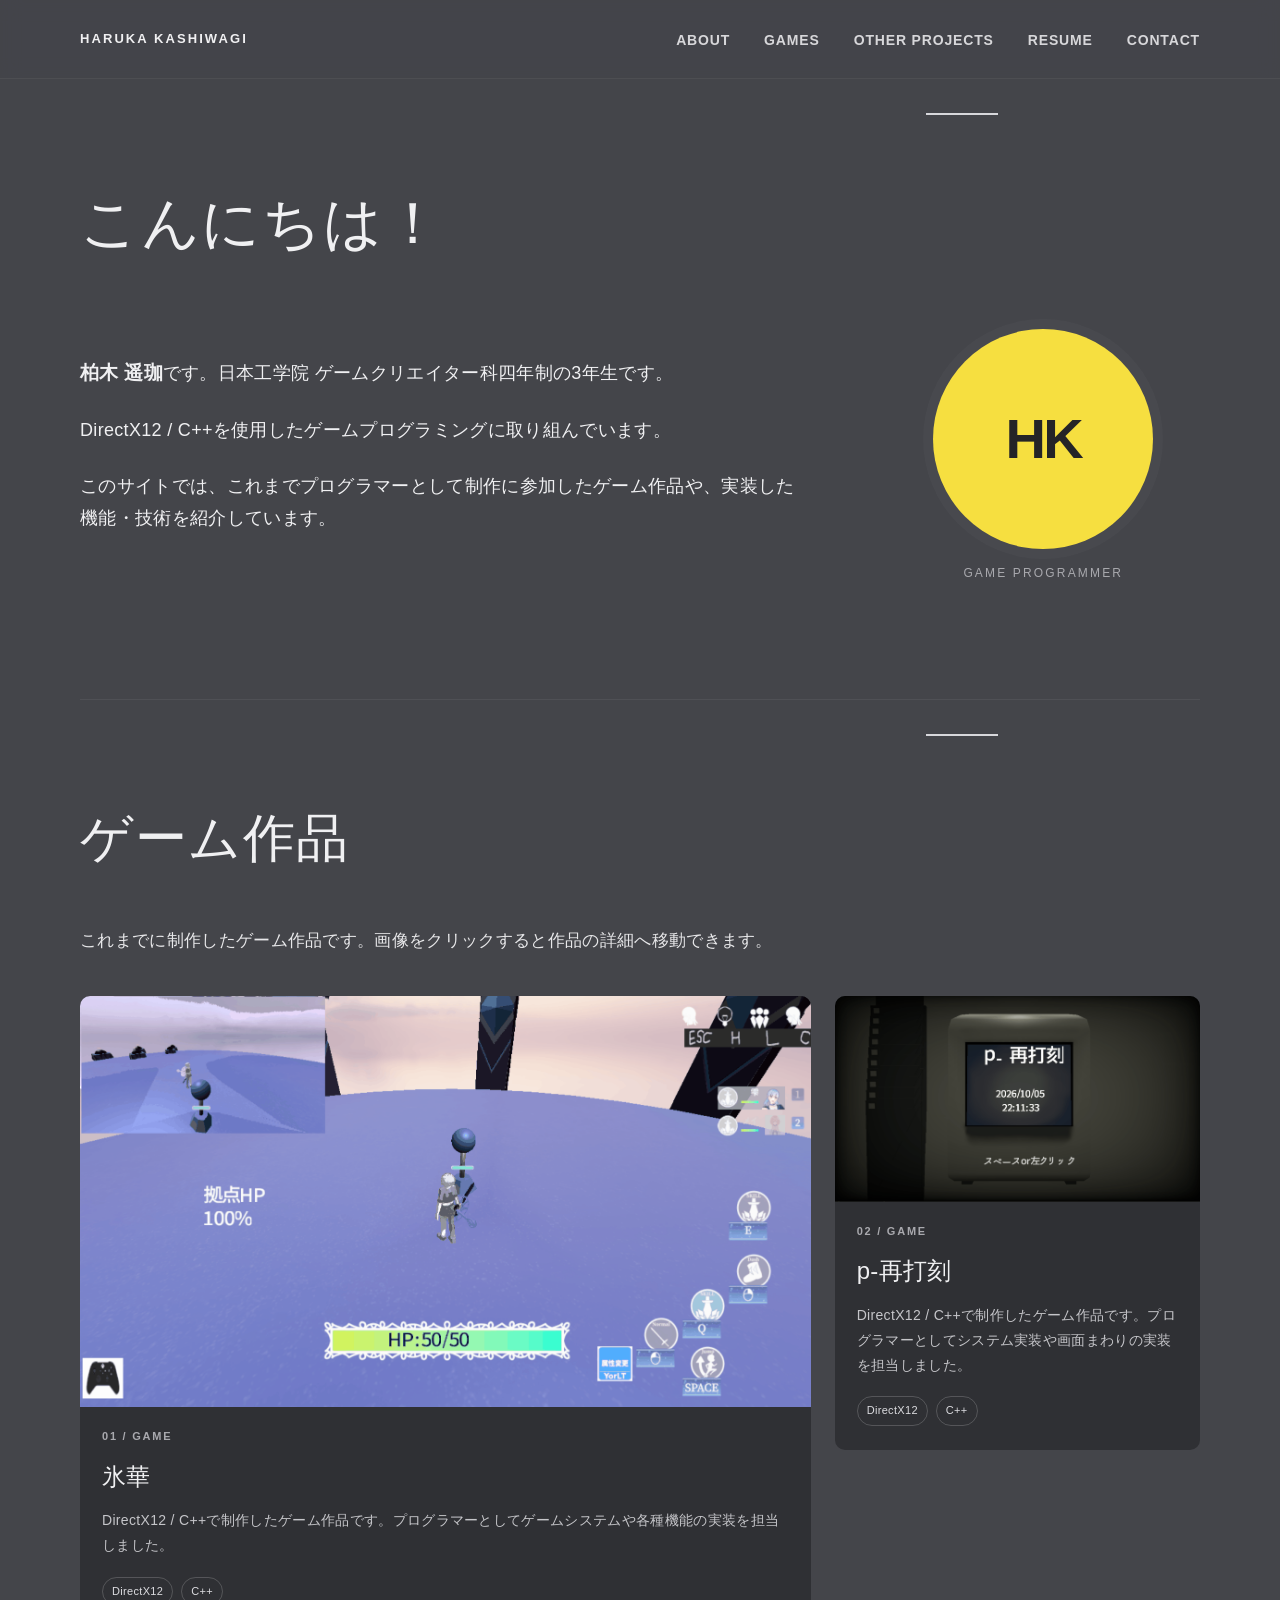
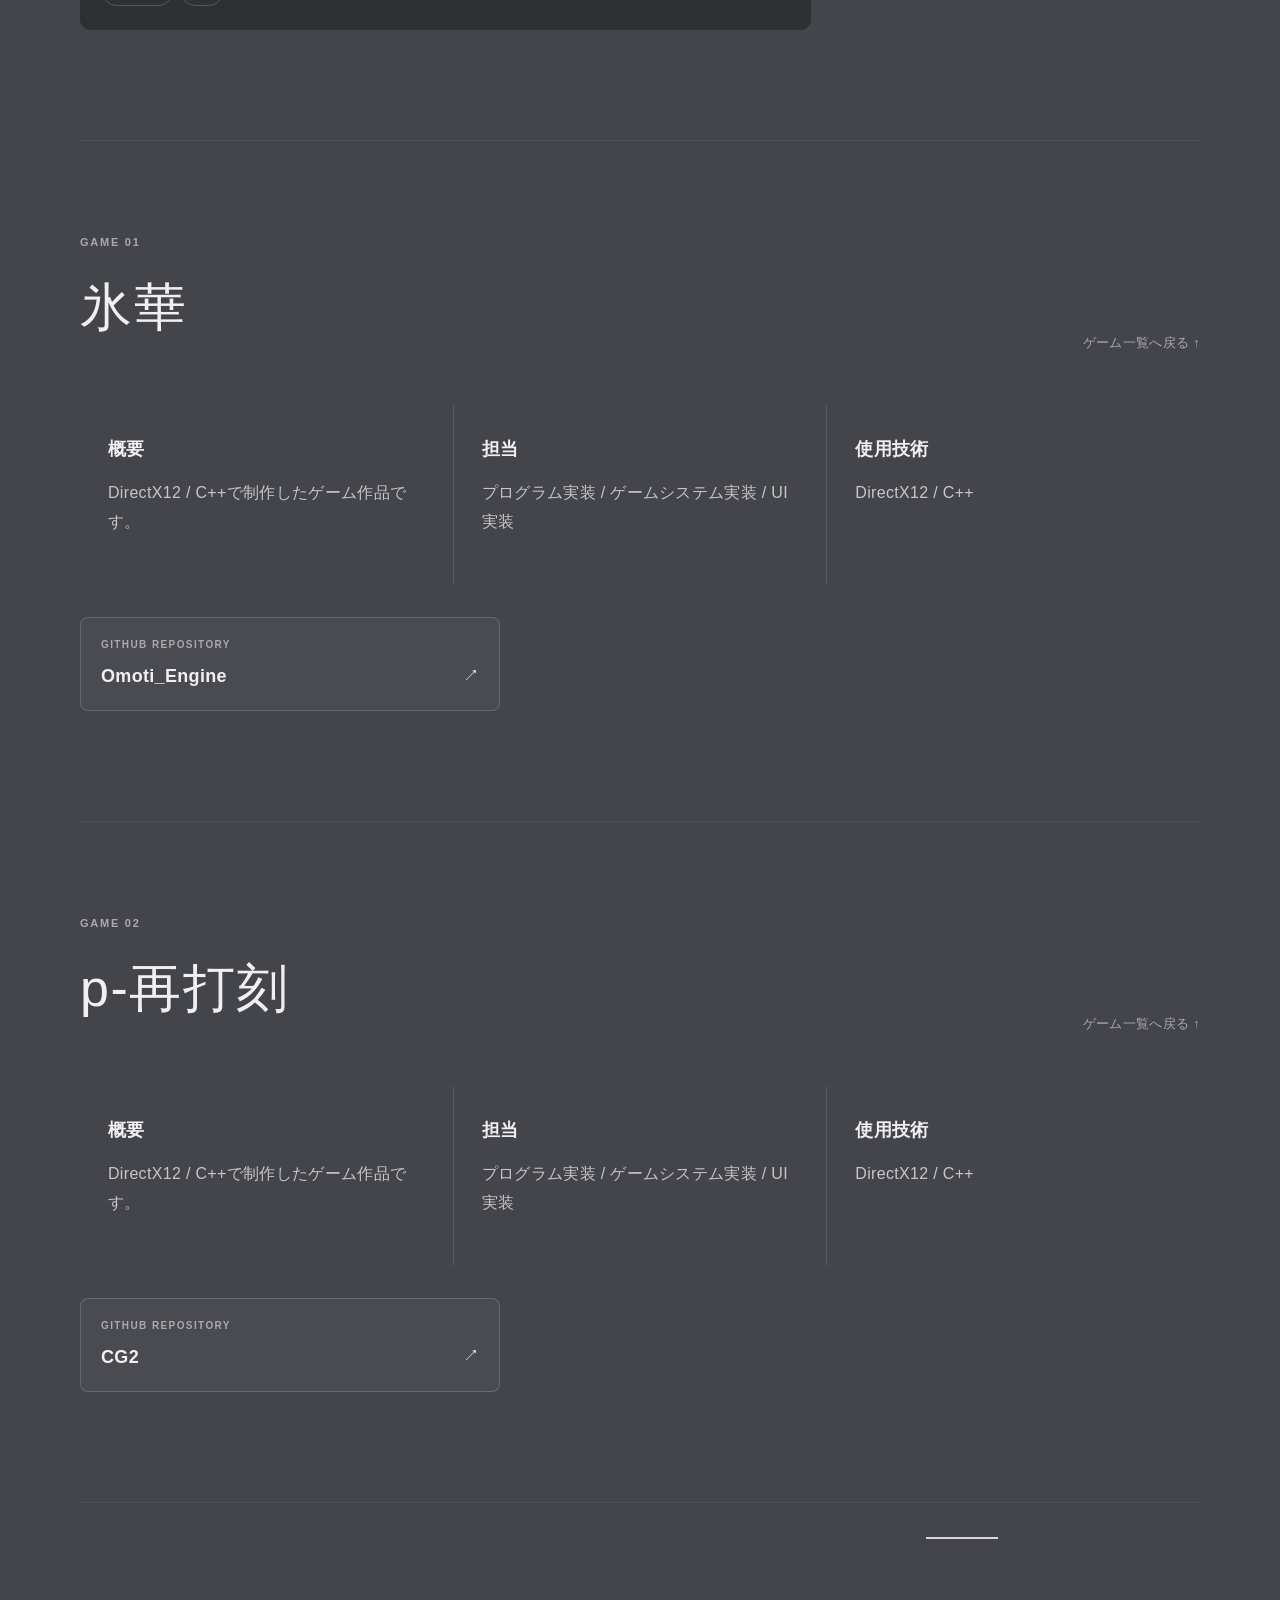
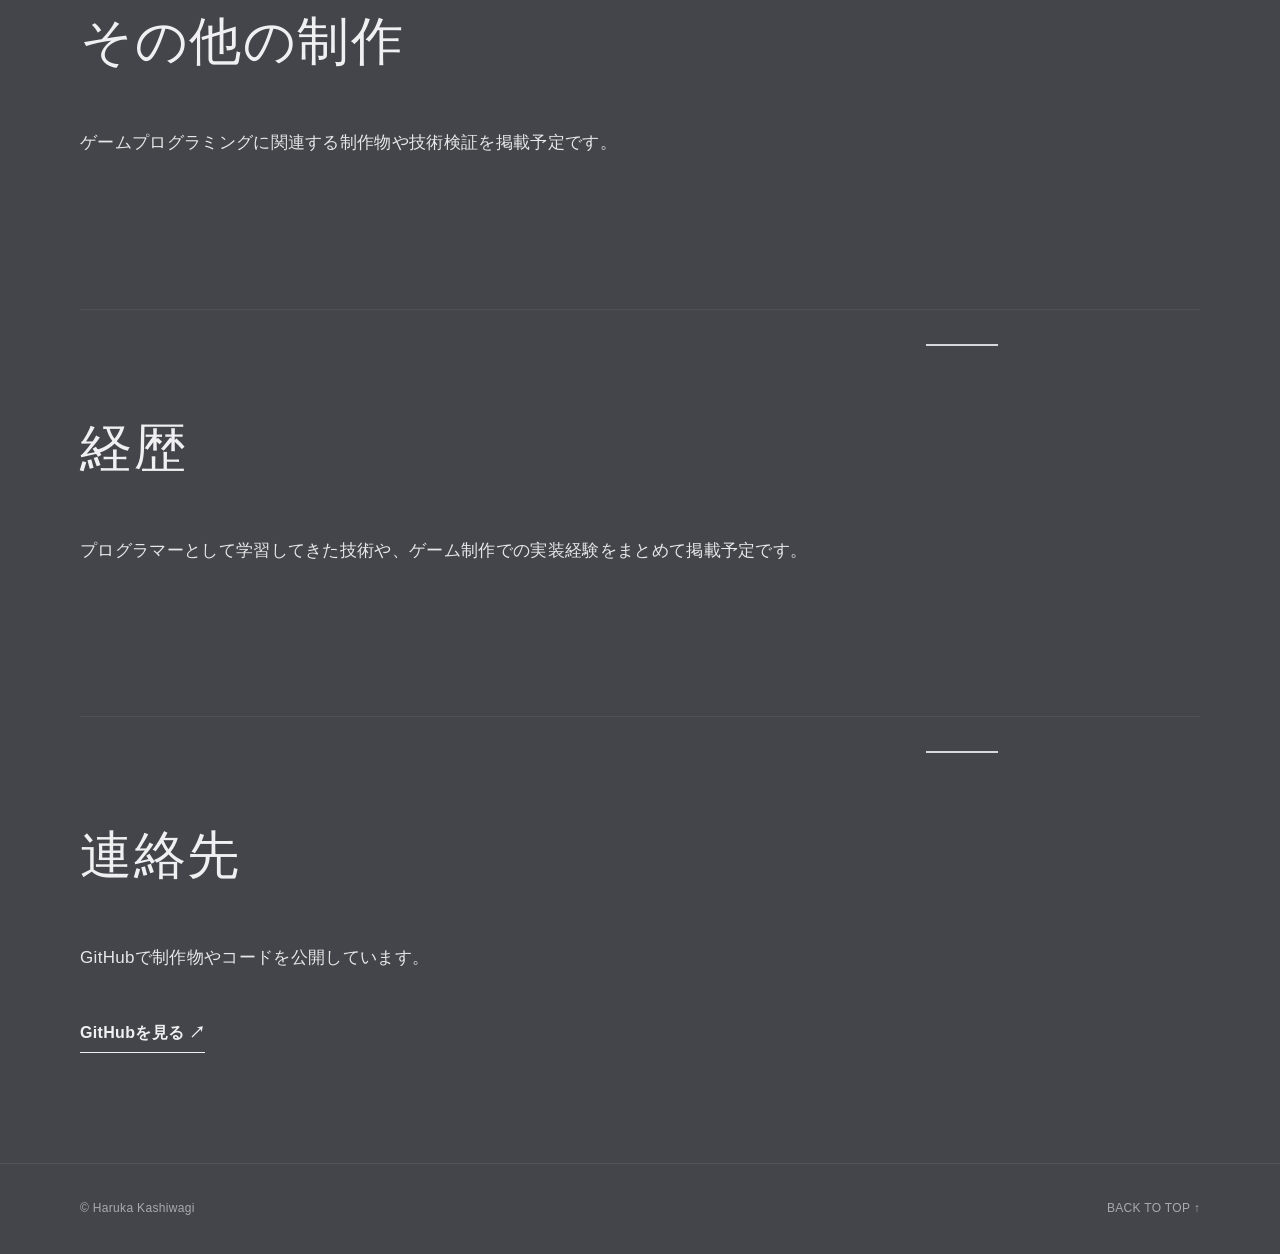
==== index.html @ 3b3f321f "ポートフォリオ" ====
<!doctype html>
<html lang="ja">
<head>
  <meta charset="utf-8">
  <meta name="viewport" content="width=device-width, initial-scale=1">
  <meta name="description" content="柏木遥珈のプログラマーポートフォリオ。DirectX12 / C++で制作したゲーム作品とプロフィールを紹介します。">
  <meta name="theme-color" content="#44454a">
  <title>柏木遥珈 | Portfolio</title>
  <link rel="stylesheet" href="./style.css">
</head>
<body>
  <header class="site-header">
    <div class="wrap header-inner">
      <a class="site-name" href="#about">HARUKA KASHIWAGI</a>
      <nav aria-label="メインナビゲーション">
        <a href="#about">ABOUT</a>
        <a href="#games">GAMES</a>
        <a href="#projects">OTHER PROJECTS</a>
        <a href="#resume">RESUME</a>
        <a href="#contact">CONTACT</a>
      </nav>
    </div>
  </header>

  <main>
    <section id="about" class="section about-section wrap">
      <div class="section-marker" aria-hidden="true"></div>
      <h1>こんにちは！</h1>

      <div class="about-grid">
        <div class="about-copy">
          <p><strong>柏木 遥珈</strong>です。日本工学院 ゲームクリエイター科四年制の3年生です。</p>
          <p>DirectX12 / C++を使用したゲームプログラミングに取り組んでいます。</p>
          <p>このサイトでは、これまでプログラマーとして制作に参加したゲーム作品や、実装した機能・技術を紹介しています。</p>
        </div>

        <div class="profile-badge" aria-label="プロフィール">
          <div class="profile-circle">HK</div>
          <p>GAME PROGRAMMER</p>
        </div>
      </div>
    </section>

    <section id="games" class="section games-section wrap">
      <div class="section-marker" aria-hidden="true"></div>
      <h2>ゲーム作品</h2>
      <p class="lead">これまでに制作したゲーム作品です。画像をクリックすると作品の詳細へ移動できます。</p>

      <div class="games-grid">
        <article class="game-card game-card-featured">
          <a class="game-media" href="#game-detail-01" aria-label="氷華の詳細を見る">
            <img src="./wp0.gif" alt="氷華のプレイ画面。キャラクターがフィールド上を移動している様子。">
          </a>
          <div class="game-body">
            <div class="game-number">01 / GAME</div>
            <h3>氷華</h3>
            <p>DirectX12 / C++で制作したゲーム作品です。プログラマーとしてゲームシステムや各種機能の実装を担当しました。</p>
            <div class="tags" aria-label="使用技術">
              <span>DirectX12</span>
              <span>C++</span>
            </div>
          </div>
        </article>

        <article class="game-card game-card-secondary">
          <a class="game-media" href="#game-detail-02" aria-label="p-再打刻の詳細を見る">
            <img src="./wp1.gif" alt="p-再打刻の画面。打刻機のような装置と日時表示が映っている様子。">
          </a>
          <div class="game-body">
            <div class="game-number">02 / GAME</div>
            <h3>p-再打刻</h3>
            <p>DirectX12 / C++で制作したゲーム作品です。プログラマーとしてシステム実装や画面まわりの実装を担当しました。</p>
            <div class="tags" aria-label="使用技術">
              <span>DirectX12</span>
              <span>C++</span>
            </div>
          </div>
        </article>
      </div>
    </section>

    <section id="game-detail-01" class="section detail-section wrap">
      <div class="detail-head">
        <div>
          <div class="game-number">GAME 01</div>
          <h2>氷華</h2>
        </div>
        <a href="#games">ゲーム一覧へ戻る ↑</a>
      </div>

      <div class="detail-grid">
        <div>
          <h3>概要</h3>
          <p>DirectX12 / C++で制作したゲーム作品です。</p>
        </div>
        <div>
          <h3>担当</h3>
          <p>プログラム実装 / ゲームシステム実装 / UI実装</p>
        </div>
        <div>
          <h3>使用技術</h3>
          <p>DirectX12 / C++</p>
        </div>
      </div>

      <div class="repo-links repo-links-single" aria-label="GitHubリポジトリ">
        <a class="repo-link" href="https://github.com/Kashiwagi-Haruka/Omoti_Engine" target="_blank" rel="noopener noreferrer">
          <span class="repo-label">GITHUB REPOSITORY</span>
          <strong>Omoti_Engine</strong>
          <span aria-hidden="true">↗</span>
        </a>
      </div>
    </section>

    <section id="game-detail-02" class="section detail-section wrap">
      <div class="detail-head">
        <div>
          <div class="game-number">GAME 02</div>
          <h2>p-再打刻</h2>
        </div>
        <a href="#games">ゲーム一覧へ戻る ↑</a>
      </div>

      <div class="detail-grid">
        <div>
          <h3>概要</h3>
          <p>DirectX12 / C++で制作したゲーム作品です。</p>
        </div>
        <div>
          <h3>担当</h3>
          <p>プログラム実装 / ゲームシステム実装 / UI実装</p>
        </div>
        <div>
          <h3>使用技術</h3>
          <p>DirectX12 / C++</p>
        </div>
      </div>

      <div class="repo-links repo-links-single" aria-label="GitHubリポジトリ">
        <a class="repo-link" href="https://github.com/Kashiwagi-Haruka/CG2" target="_blank" rel="noopener noreferrer">
          <span class="repo-label">GITHUB REPOSITORY</span>
          <strong>CG2</strong>
          <span aria-hidden="true">↗</span>
        </a>
      </div>
    </section>

    <section id="projects" class="section simple-section wrap">
      <div class="section-marker" aria-hidden="true"></div>
      <h2>その他の制作</h2>
      <p class="lead">ゲームプログラミングに関連する制作物や技術検証を掲載予定です。</p>
    </section>

    <section id="resume" class="section simple-section wrap">
      <div class="section-marker" aria-hidden="true"></div>
      <h2>経歴</h2>
      <p class="lead">プログラマーとして学習してきた技術や、ゲーム制作での実装経験をまとめて掲載予定です。</p>
    </section>

    <section id="contact" class="section simple-section wrap contact-section">
      <div class="section-marker" aria-hidden="true"></div>
      <h2>連絡先</h2>
      <p class="lead">GitHubで制作物やコードを公開しています。</p>
      <a class="contact-link" href="https://github.com/Kashiwagi-Haruka" target="_blank" rel="noopener noreferrer">GitHubを見る ↗</a>
    </section>
  </main>

  <footer class="footer">
    <div class="wrap footer-inner">
      <span>© Haruka Kashiwagi</span>
      <a href="#about">BACK TO TOP ↑</a>
    </div>
  </footer>
</body>
</html>
---- style.css ----
:root {
  --bg: #44454a;
  --bg-deep: #3d3e43;
  --panel: #2f3034;
  --panel-soft: #393a3f;
  --text: #f0f0f2;
  --muted: #a9a9ae;
  --line: #d8d8dc;
  --accent: #ffffff;
  --max-width: 1120px;
}

* {
  box-sizing: border-box;
}

html {
  scroll-behavior: smooth;
  scroll-padding-top: 92px;
}

body {
  margin: 0;
  background: var(--bg);
  color: var(--text);
  font-family: "Yu Gothic", "Hiragino Kaku Gothic ProN", "Meiryo", sans-serif;
  line-height: 1.8;
  letter-spacing: 0.02em;
}

a {
  color: inherit;
}

img {
  display: block;
  max-width: 100%;
}

.wrap {
  width: min(var(--max-width), calc(100% - 48px));
  margin-inline: auto;
}

.site-header {
  position: sticky;
  top: 0;
  z-index: 20;
  background: rgba(68, 69, 74, 0.95);
  backdrop-filter: blur(10px);
  border-bottom: 1px solid rgba(255, 255, 255, 0.05);
}

.header-inner {
  min-height: 78px;
  display: flex;
  align-items: center;
  justify-content: space-between;
  gap: 28px;
}

.site-name {
  font-size: 13px;
  font-weight: 700;
  letter-spacing: 0.16em;
  text-decoration: none;
  white-space: nowrap;
}

nav {
  display: flex;
  align-items: center;
  justify-content: flex-end;
  gap: 34px;
  flex-wrap: wrap;
}

nav a {
  position: relative;
  color: #d7d7da;
  font-size: 14px;
  font-weight: 600;
  letter-spacing: 0.06em;
  text-decoration: none;
  padding-block: 26px 22px;
}

nav a::after {
  content: "";
  position: absolute;
  left: 0;
  right: 0;
  bottom: 14px;
  height: 2px;
  background: var(--line);
  transform: scaleX(0);
  transform-origin: left;
  transition: transform 0.22s ease;
}

nav a:hover::after,
nav a:focus-visible::after {
  transform: scaleX(1);
}

.section {
  position: relative;
  padding-block: 92px 110px;
}

.section-marker {
  position: absolute;
  top: 34px;
  right: 18%;
  width: 72px;
  height: 2px;
  background: var(--line);
}

h1,
h2,
h3,
p {
  margin-top: 0;
}

h1,
h2 {
  font-weight: 400;
  letter-spacing: 0.03em;
}

h1 {
  margin-bottom: 54px;
  font-size: clamp(38px, 5vw, 58px);
}

h2 {
  margin-bottom: 40px;
  font-size: clamp(36px, 5vw, 52px);
}

.lead {
  max-width: 850px;
  margin-bottom: 40px;
  color: #e7e7e9;
  font-size: 17px;
}

.about-section {
  min-height: 620px;
}

.about-grid {
  display: grid;
  grid-template-columns: minmax(0, 1.6fr) minmax(220px, 0.7fr);
  gap: 90px;
  align-items: center;
}

.about-copy {
  max-width: 760px;
}

.about-copy p {
  margin-bottom: 24px;
  font-size: 18px;
}

.about-copy strong {
  font-size: 1.05em;
}

.profile-badge {
  display: grid;
  place-items: center;
  gap: 14px;
  text-align: center;
}

.profile-circle {
  width: 220px;
  aspect-ratio: 1;
  border-radius: 50%;
  display: grid;
  place-items: center;
  background: #f6df40;
  color: #242427;
  font-size: 56px;
  font-weight: 800;
  letter-spacing: -0.05em;
  box-shadow: 0 0 0 10px rgba(255,255,255,0.025);
}

.profile-badge p {
  margin: 0;
  color: var(--muted);
  font-size: 12px;
  letter-spacing: 0.18em;
}

.games-section {
  border-top: 1px solid rgba(255, 255, 255, 0.06);
}

.games-grid {
  display: grid;
  grid-template-columns: minmax(0, 2fr) minmax(260px, 1fr);
  gap: 24px;
  align-items: start;
}

.game-card {
  overflow: hidden;
  border-radius: 10px;
  background: var(--panel);
}

.game-media {
  display: block;
  overflow: hidden;
  background: #16171a;
  text-decoration: none;
}

.game-media img {
  width: 100%;
  aspect-ratio: 16 / 9;
  object-fit: cover;
  transition: transform 0.35s ease, filter 0.35s ease;
}

.game-media:hover img,
.game-media:focus-visible img {
  transform: scale(1.018);
  filter: brightness(1.05);
}

.game-body {
  padding: 20px 22px 24px;
}

.game-number {
  margin-bottom: 8px;
  color: var(--muted);
  font-size: 11px;
  font-weight: 700;
  letter-spacing: 0.16em;
}

.game-body h3 {
  margin-bottom: 10px;
  font-size: 24px;
  font-weight: 500;
}

.game-body p {
  margin-bottom: 18px;
  color: #c5c5c9;
  font-size: 14px;
}

.tags {
  display: flex;
  flex-wrap: wrap;
  gap: 8px;
}

.tags span {
  padding: 4px 9px;
  border: 1px solid rgba(255, 255, 255, 0.18);
  border-radius: 999px;
  color: #dcdce0;
  font-size: 11px;
}

.placeholder-card {
  min-height: 100%;
}

.placeholder-media {
  min-height: 330px;
  display: grid;
  place-items: center;
  background:
    linear-gradient(135deg, transparent 48%, rgba(255,255,255,0.07) 49%, rgba(255,255,255,0.07) 51%, transparent 52%),
    var(--panel-soft);
  color: rgba(255,255,255,0.55);
  font-size: 36px;
  line-height: 1.05;
  letter-spacing: 0.08em;
  text-align: center;
}

.detail-section {
  border-top: 1px solid rgba(255, 255, 255, 0.06);
}

.detail-head {
  display: flex;
  justify-content: space-between;
  align-items: end;
  gap: 30px;
  margin-bottom: 50px;
}

.detail-head h2 {
  margin: 0;
}

.detail-head a {
  color: var(--muted);
  font-size: 13px;
  text-decoration: none;
}

.detail-grid {
  display: grid;
  grid-template-columns: repeat(3, 1fr);
  gap: 1px;
  background: rgba(255,255,255,0.10);
}

.detail-grid > div {
  min-height: 180px;
  padding: 28px;
  background: var(--bg);
}

.detail-grid h3 {
  margin-bottom: 14px;
  font-size: 18px;
  font-weight: 600;
}

.detail-grid p {
  margin-bottom: 0;
  color: #c6c6ca;
}

.simple-section {
  border-top: 1px solid rgba(255, 255, 255, 0.06);
}

.contact-link {
  display: inline-block;
  margin-top: 6px;
  padding-bottom: 4px;
  border-bottom: 1px solid currentColor;
  text-decoration: none;
  font-weight: 700;
}

.footer {
  border-top: 1px solid rgba(255,255,255,0.08);
}

.footer-inner {
  min-height: 90px;
  display: flex;
  align-items: center;
  justify-content: space-between;
  gap: 24px;
  color: var(--muted);
  font-size: 12px;
}

.footer a {
  text-decoration: none;
}

@media (max-width: 900px) {
  .header-inner {
    align-items: flex-start;
    flex-direction: column;
    padding-block: 18px;
  }

  nav {
    gap: 22px;
  }

  nav a {
    padding-block: 0 10px;
  }

  nav a::after {
    bottom: 2px;
  }

  .about-grid,
  .games-grid,
  .detail-grid {
    grid-template-columns: 1fr;
  }

  .profile-badge {
    justify-items: start;
    text-align: left;
  }

  .profile-circle {
    width: 170px;
  }

  .placeholder-media {
    min-height: 220px;
  }
}

@media (max-width: 600px) {
  .wrap {
    width: min(100% - 30px, var(--max-width));
  }

  .section {
    padding-block: 68px 82px;
  }

  .section-marker {
    top: 22px;
    right: 10%;
    width: 54px;
  }

  h1 {
    margin-bottom: 36px;
  }

  h2 {
    margin-bottom: 26px;
  }

  .about-grid {
    gap: 44px;
  }

  .about-copy p {
    font-size: 16px;
  }

  .game-body {
    padding: 18px;
  }

  .detail-head {
    align-items: flex-start;
    flex-direction: column;
  }

  .footer-inner {
    align-items: flex-start;
    flex-direction: column;
    padding-block: 24px;
  }
}


.repo-links {
  display: grid;
  grid-template-columns: repeat(2, minmax(0, 1fr));
  gap: 16px;
  margin-top: 32px;
}

.repo-link {
  display: grid;
  grid-template-columns: 1fr auto;
  gap: 6px 16px;
  align-items: center;
  padding: 18px 20px;
  border: 1px solid rgba(255, 255, 255, 0.16);
  border-radius: 8px;
  background: rgba(255, 255, 255, 0.035);
  text-decoration: none;
  transition: transform 0.2s ease, background 0.2s ease, border-color 0.2s ease;
}

.repo-link:hover,
.repo-link:focus-visible {
  transform: translateY(-2px);
  background: rgba(255, 255, 255, 0.07);
  border-color: rgba(255, 255, 255, 0.34);
}

.repo-label {
  grid-column: 1 / -1;
  color: var(--muted);
  font-size: 10px;
  font-weight: 700;
  letter-spacing: 0.14em;
}

.repo-link strong {
  font-size: 18px;
  font-weight: 600;
}

@media (max-width: 700px) {
  .repo-links {
    grid-template-columns: 1fr;
  }
}


.game-card-secondary .game-media img {
  aspect-ratio: 16 / 9;
}

.repo-links-single {
  grid-template-columns: minmax(0, 420px);
}
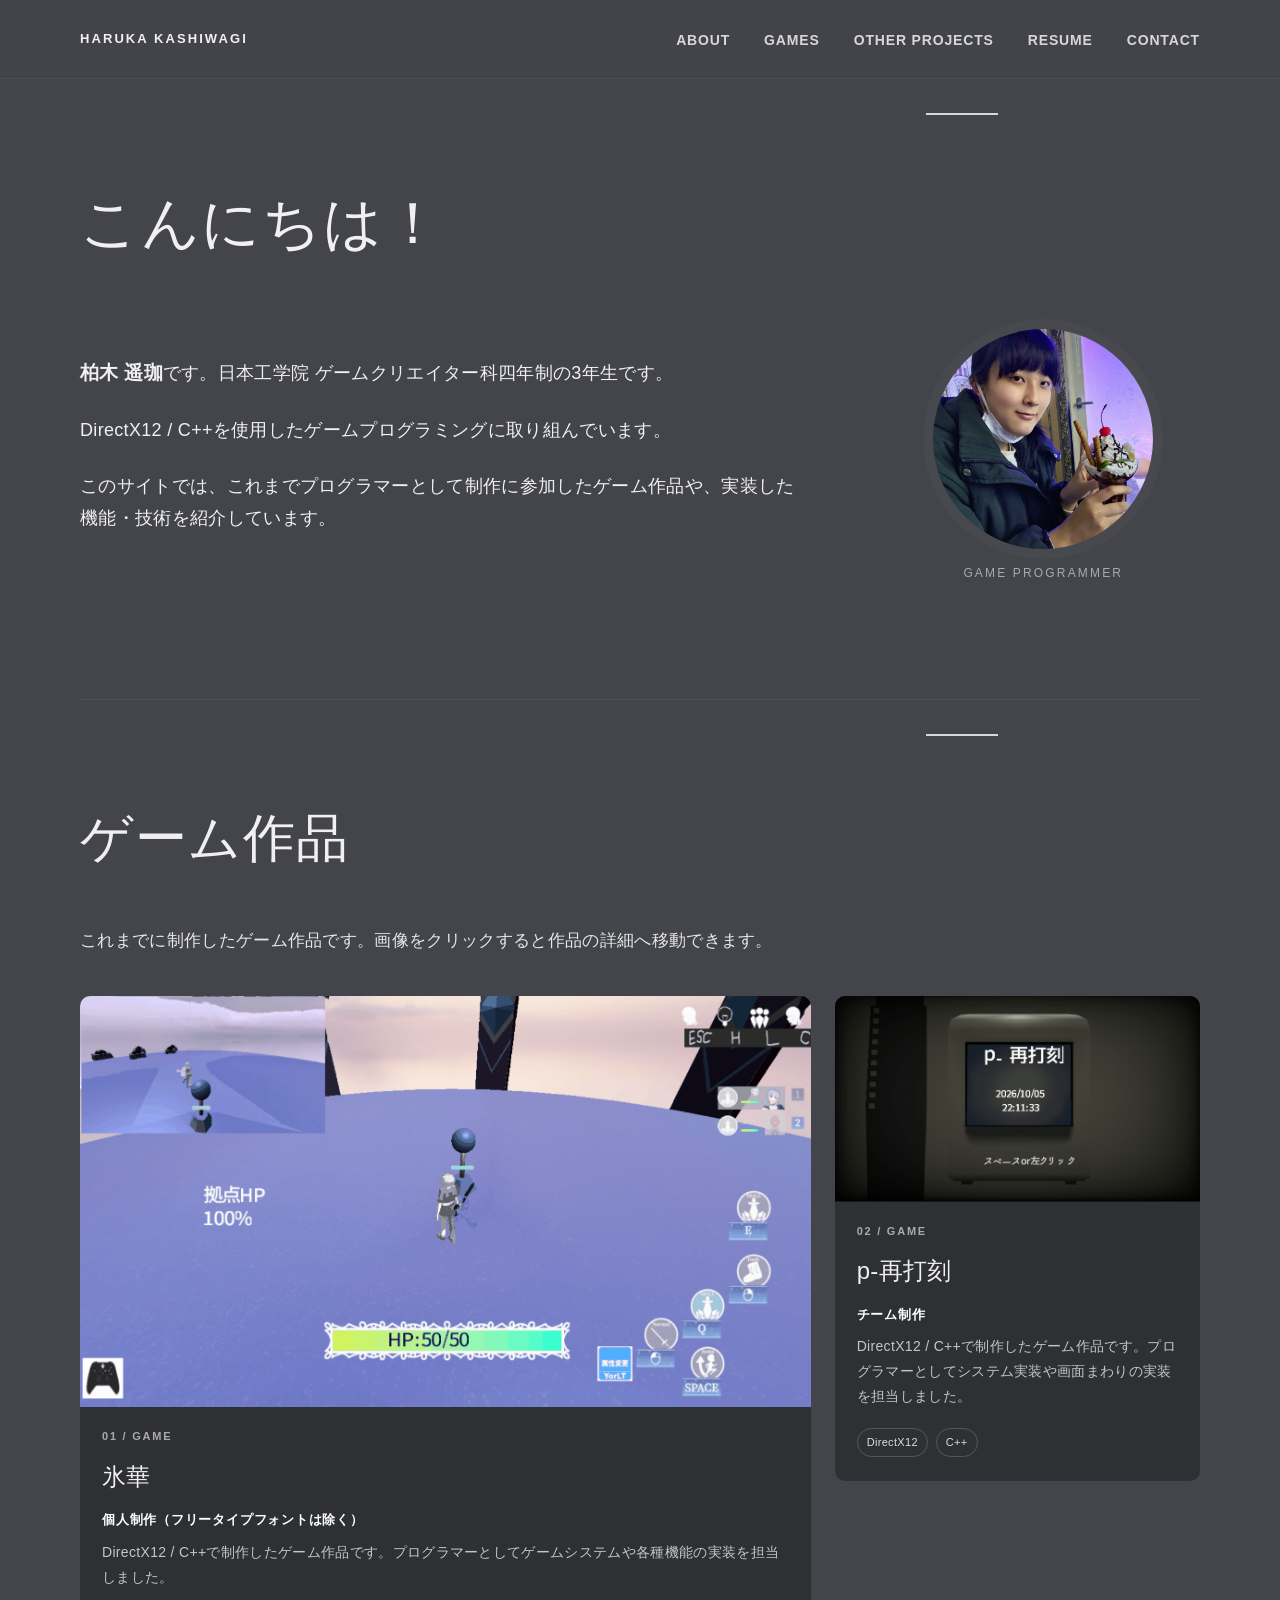
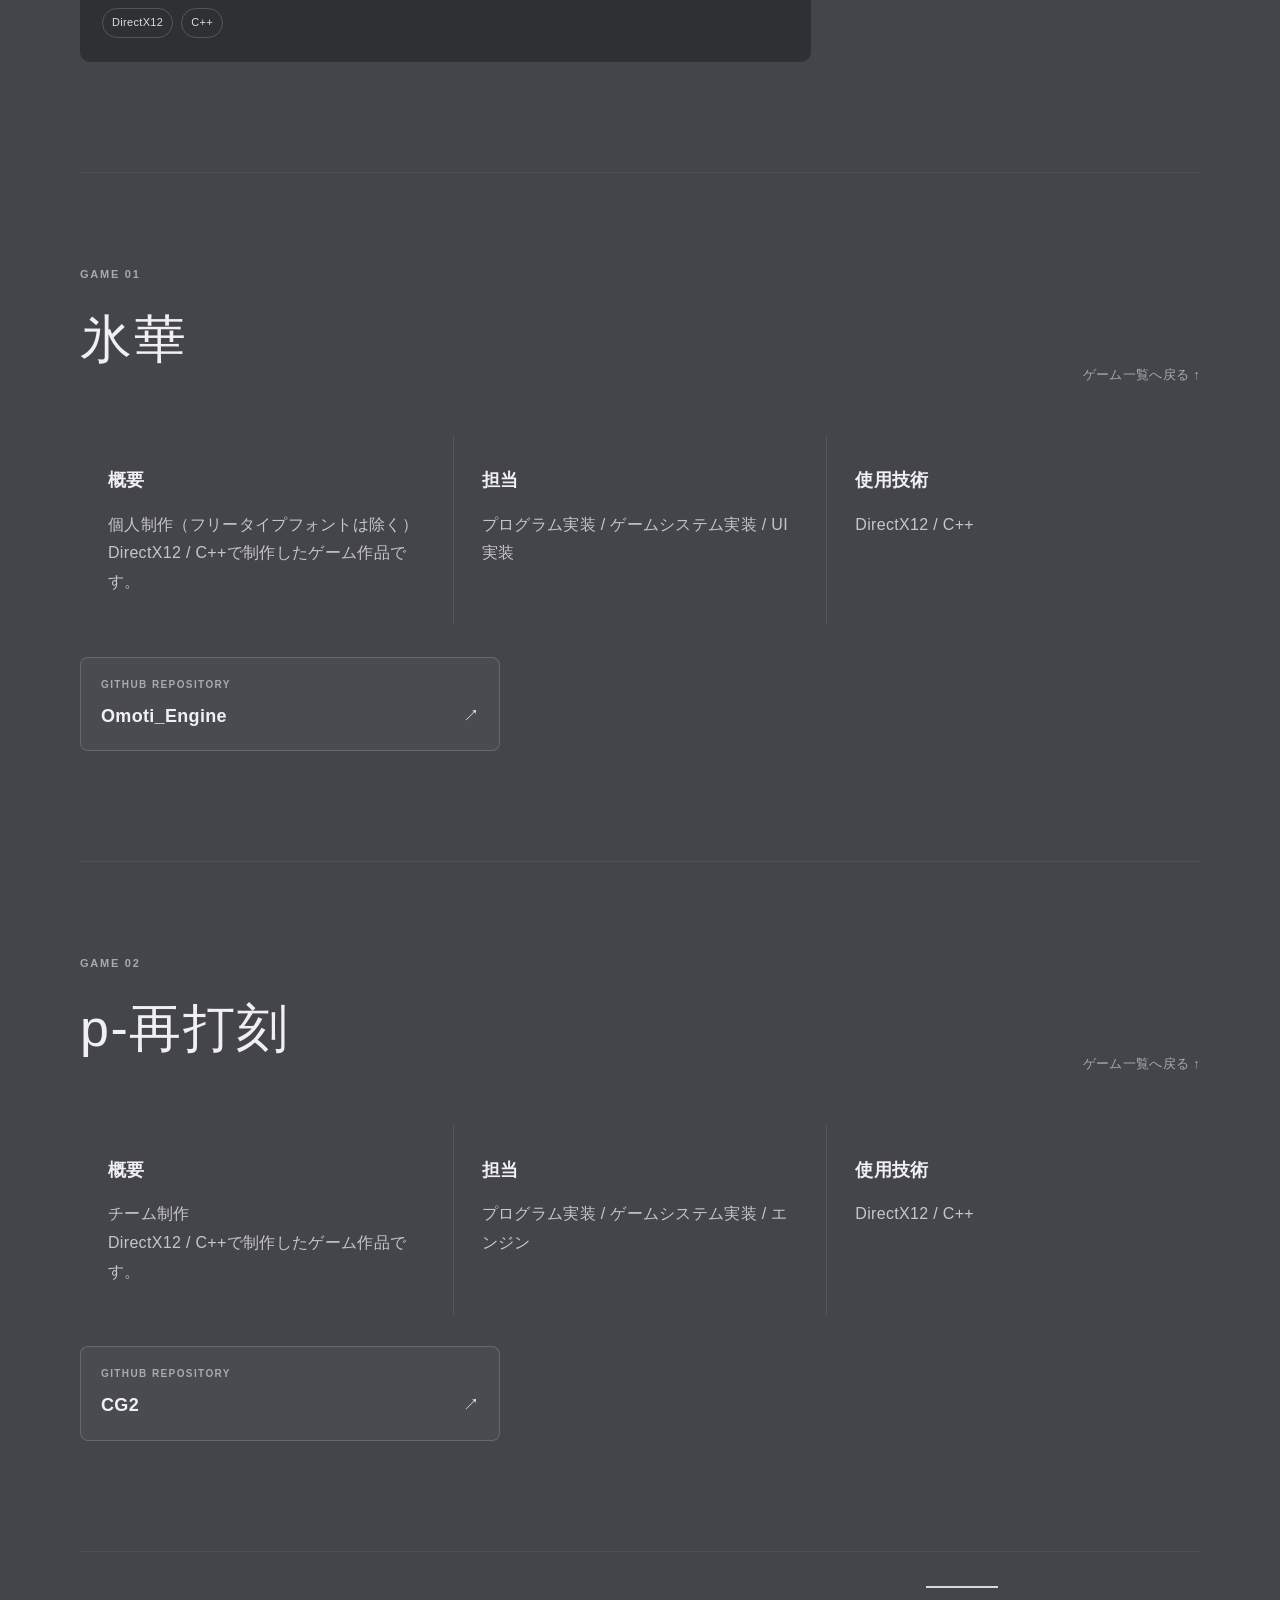
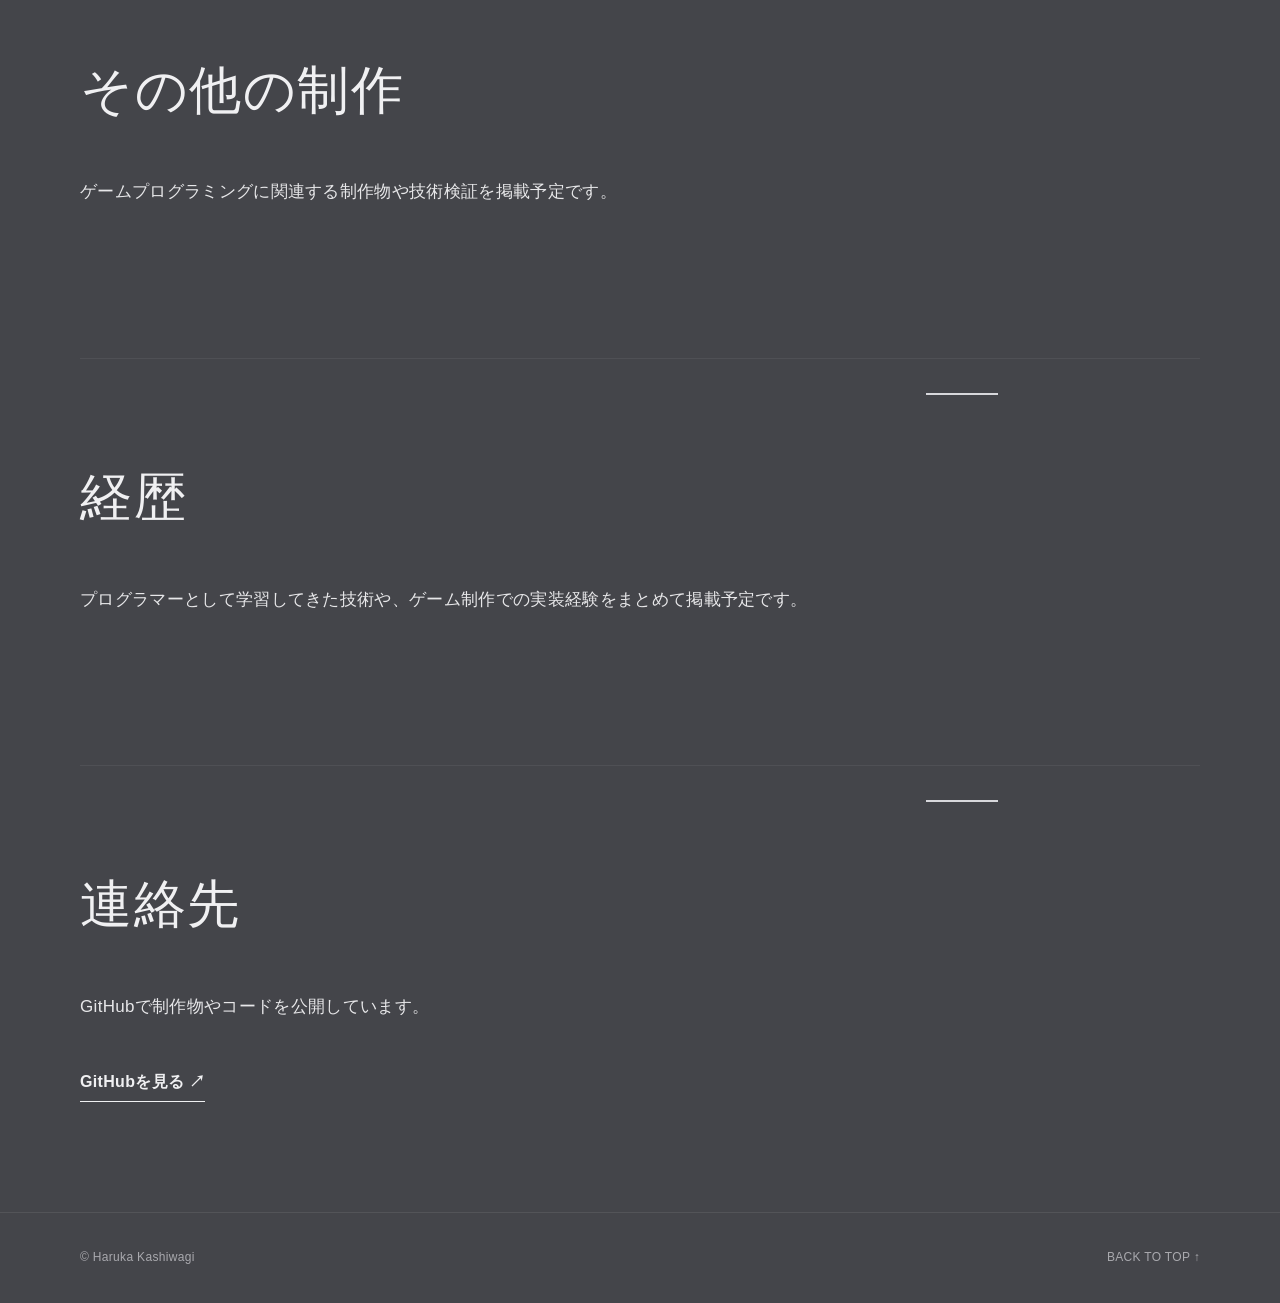
==== commit e6f27ac1: "ポートフォリオ2" ====
--- a/index.html
+++ b/index.html
@@ -35,7 +35,7 @@
         </div>
 
         <div class="profile-badge" aria-label="プロフィール">
-          <div class="profile-circle">HK</div>
+          <div class="profile-circle"><img src="./profile-icon.jpg" alt="柏木 遥珈のプロフィール写真"></div>
           <p>GAME PROGRAMMER</p>
         </div>
       </div>
@@ -54,6 +54,7 @@
           <div class="game-body">
             <div class="game-number">01 / GAME</div>
             <h3>氷華</h3>
+            <p class="production-type">個人制作（フリータイプフォントは除く）</p>
             <p>DirectX12 / C++で制作したゲーム作品です。プログラマーとしてゲームシステムや各種機能の実装を担当しました。</p>
             <div class="tags" aria-label="使用技術">
               <span>DirectX12</span>
@@ -69,6 +70,7 @@
           <div class="game-body">
             <div class="game-number">02 / GAME</div>
             <h3>p-再打刻</h3>
+            <p class="production-type">チーム制作</p>
             <p>DirectX12 / C++で制作したゲーム作品です。プログラマーとしてシステム実装や画面まわりの実装を担当しました。</p>
             <div class="tags" aria-label="使用技術">
               <span>DirectX12</span>
@@ -91,6 +93,7 @@
       <div class="detail-grid">
         <div>
           <h3>概要</h3>
+          <p>個人制作（フリータイプフォントは除く）</p>
           <p>DirectX12 / C++で制作したゲーム作品です。</p>
         </div>
         <div>
@@ -124,11 +127,12 @@
       <div class="detail-grid">
         <div>
           <h3>概要</h3>
+          <p>チーム制作</p>
           <p>DirectX12 / C++で制作したゲーム作品です。</p>
         </div>
         <div>
           <h3>担当</h3>
-          <p>プログラム実装 / ゲームシステム実装 / UI実装</p>
+          <p>プログラム実装 / ゲームシステム実装 / エンジン</p>
         </div>
         <div>
           <h3>使用技術</h3>
--- a/style.css
+++ b/style.css
@@ -182,13 +182,8 @@
   width: 220px;
   aspect-ratio: 1;
   border-radius: 50%;
-  display: grid;
-  place-items: center;
-  background: #f6df40;
-  color: #242427;
-  font-size: 56px;
-  font-weight: 800;
-  letter-spacing: -0.05em;
+  overflow: hidden;
+  background: transparent;
   box-shadow: 0 0 0 10px rgba(255,255,255,0.025);
 }
 
@@ -510,3 +505,20 @@
 .repo-links-single {
   grid-template-columns: minmax(0, 420px);
 }
+
+
+.profile-circle img {
+  width: 100%;
+  height: 100%;
+  object-fit: cover;
+  display: block;
+}
+
+
+.production-type {
+  margin-bottom: 8px !important;
+  color: #ffffff !important;
+  font-size: 13px !important;
+  font-weight: 700;
+  letter-spacing: 0.06em;
+}
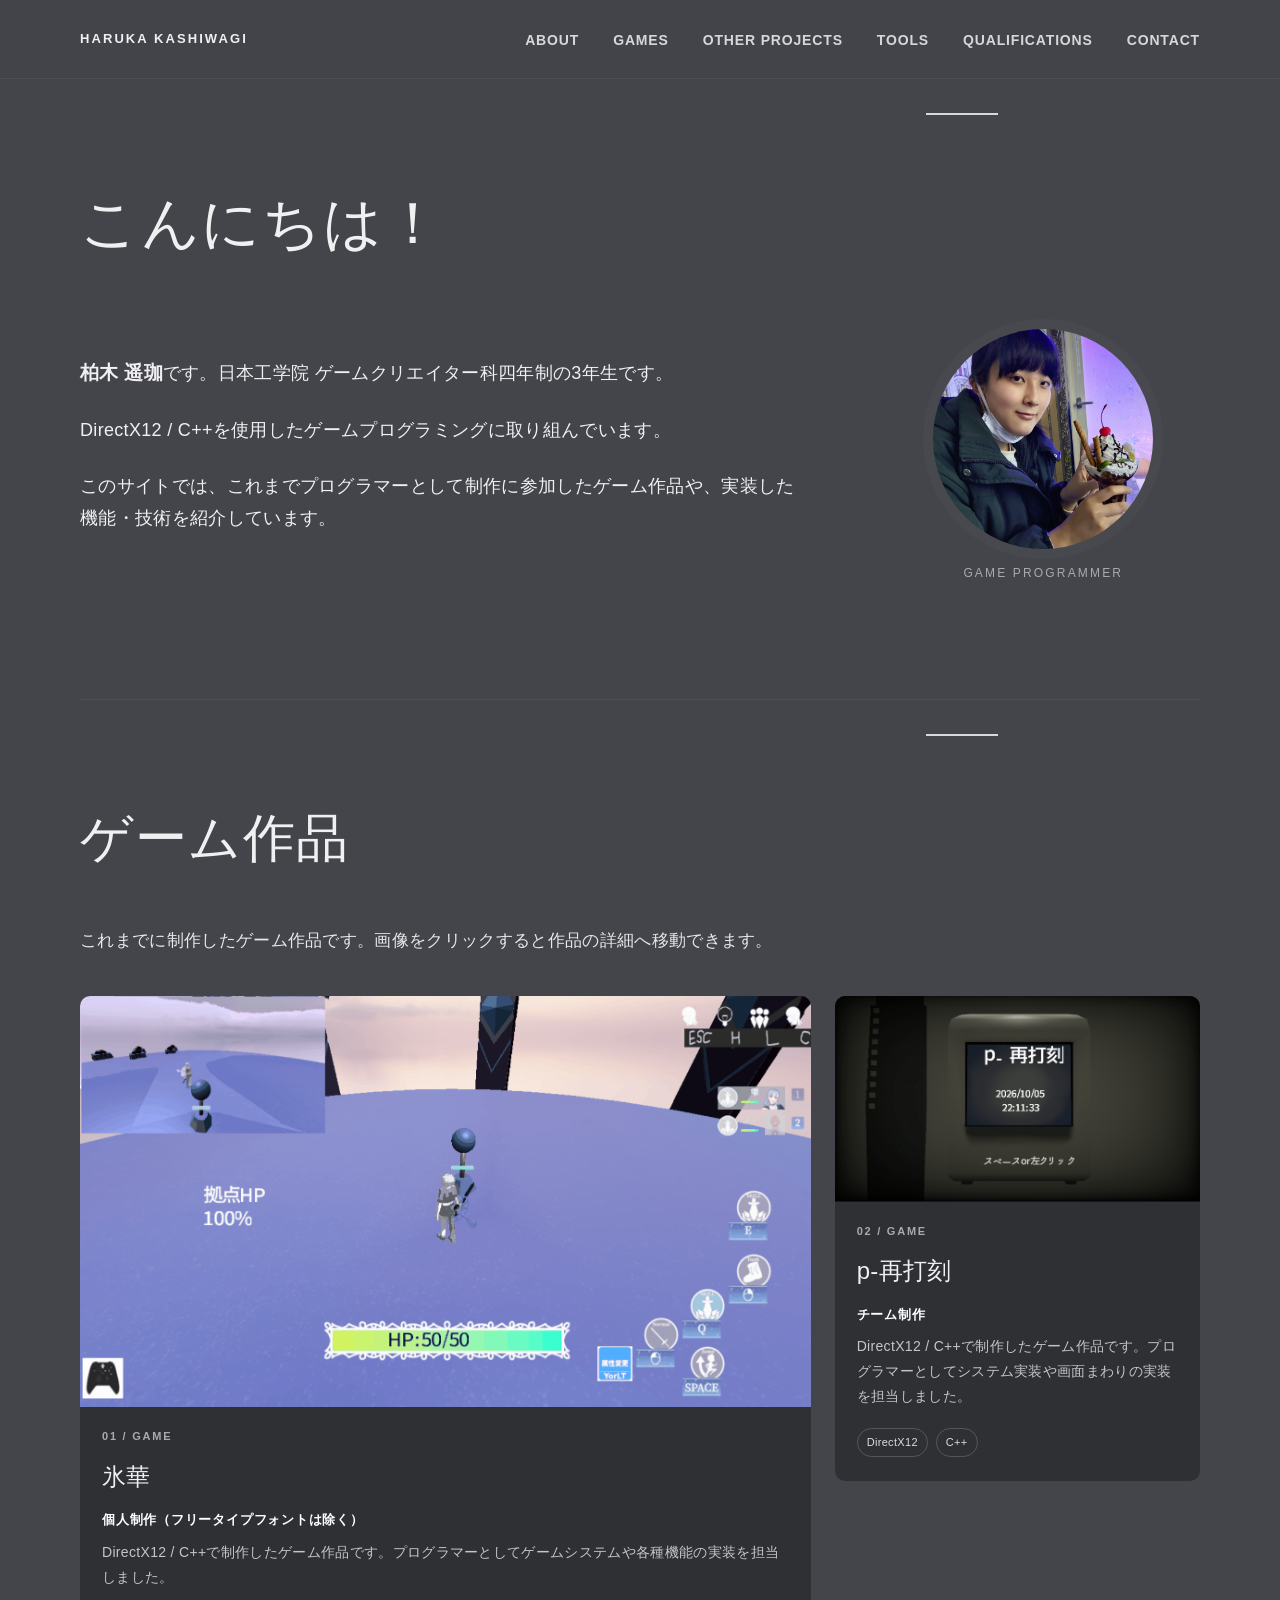
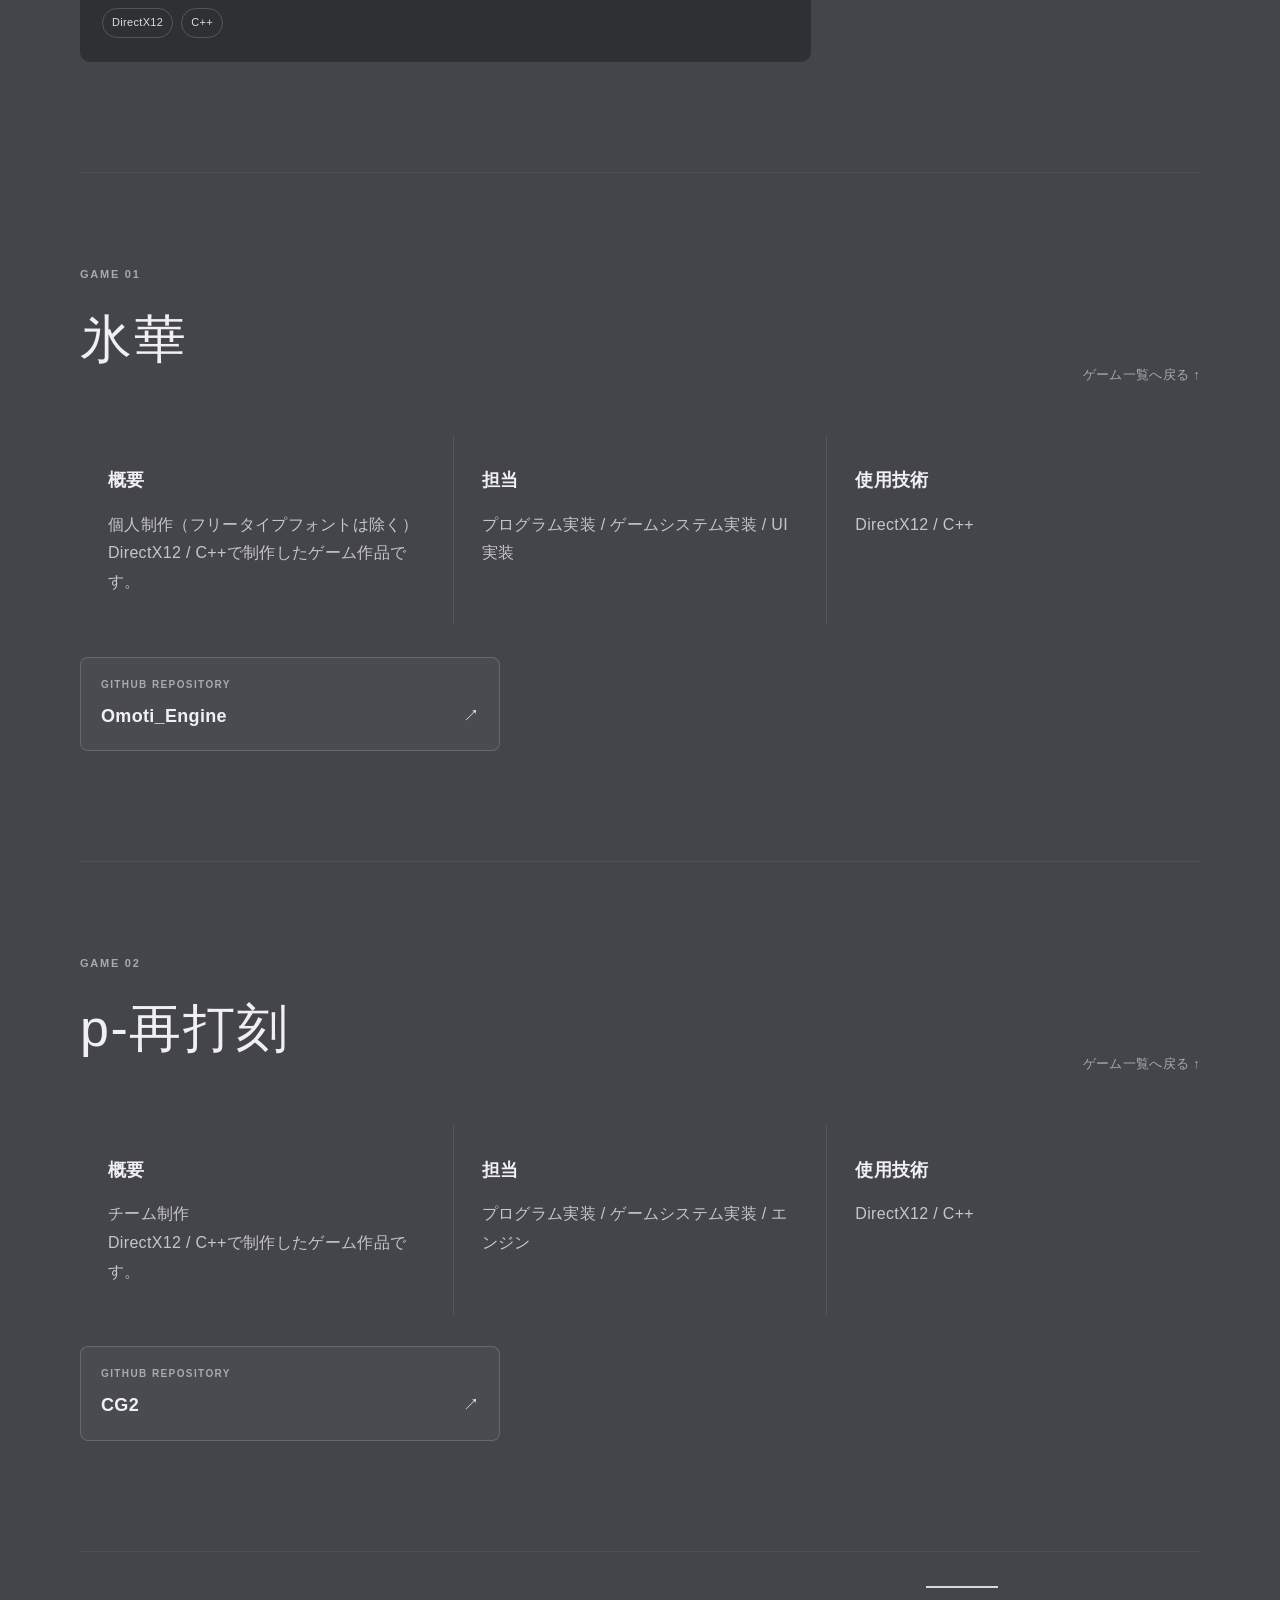
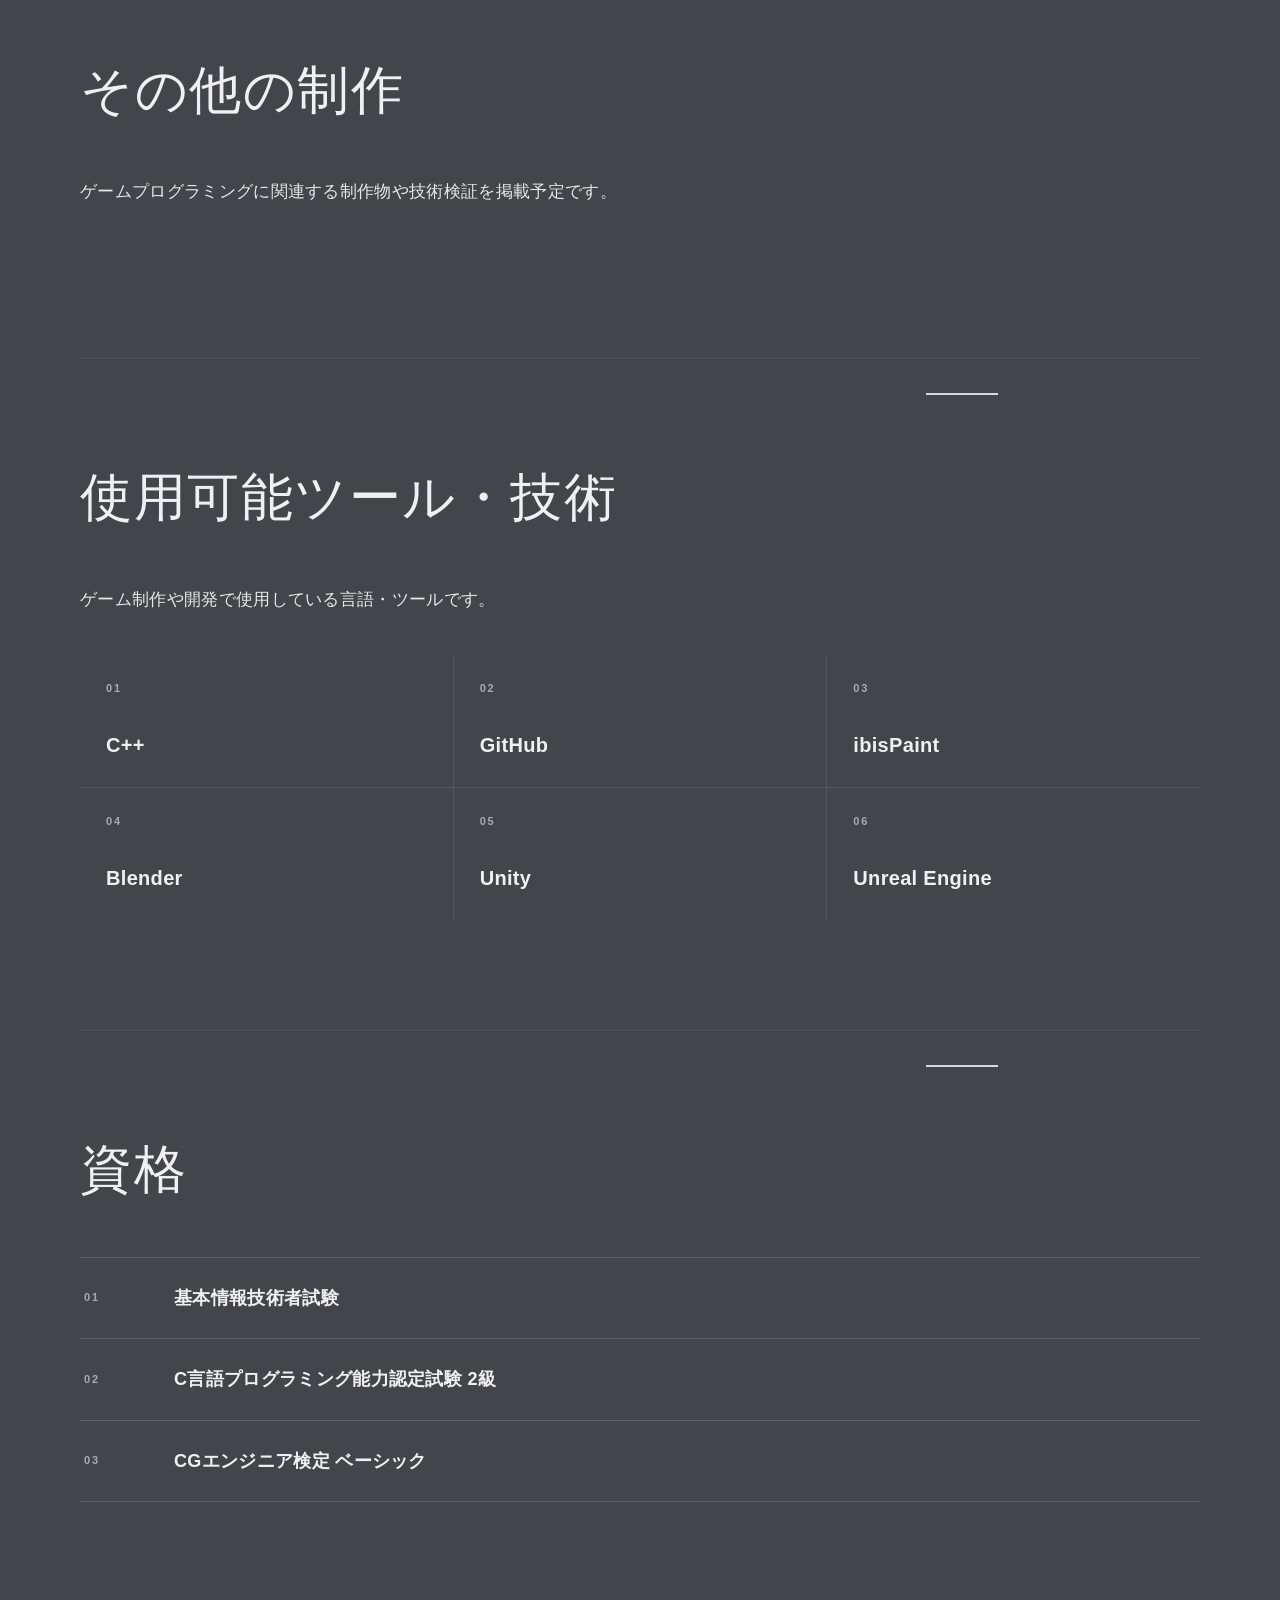
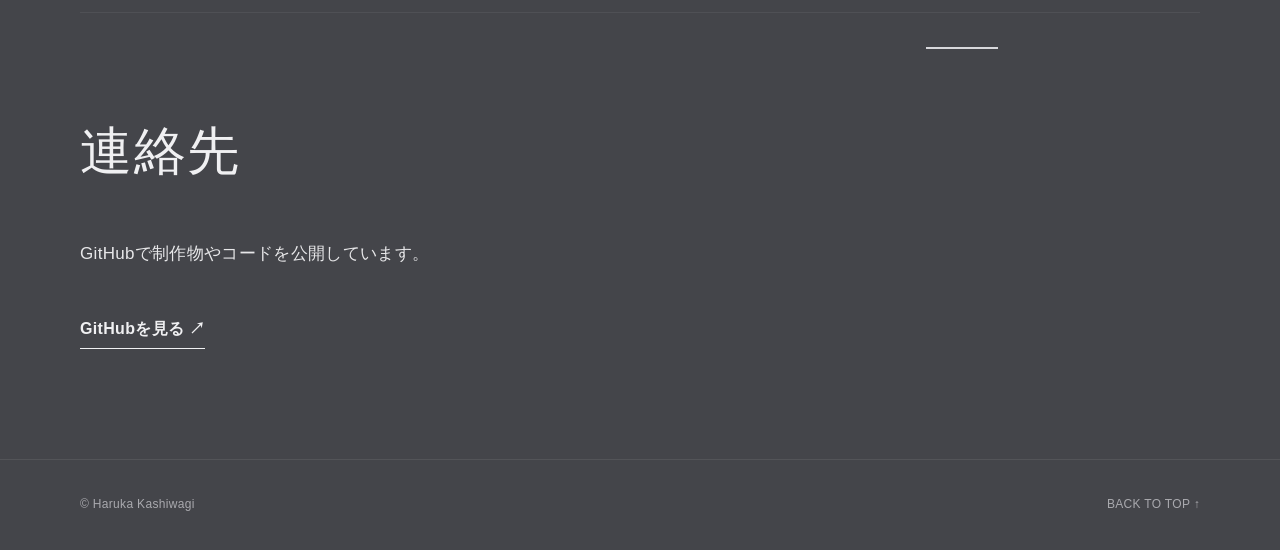
==== commit a2021f80: "資格" ====
--- a/index.html
+++ b/index.html
@@ -16,7 +16,8 @@
         <a href="#about">ABOUT</a>
         <a href="#games">GAMES</a>
         <a href="#projects">OTHER PROJECTS</a>
-        <a href="#resume">RESUME</a>
+        <a href="#tools">TOOLS</a>
+        <a href="#qualifications">QUALIFICATIONS</a>
         <a href="#contact">CONTACT</a>
       </nav>
     </div>
@@ -155,10 +156,28 @@
       <p class="lead">ゲームプログラミングに関連する制作物や技術検証を掲載予定です。</p>
     </section>
 
-    <section id="resume" class="section simple-section wrap">
+    <section id="tools" class="section simple-section wrap">
       <div class="section-marker" aria-hidden="true"></div>
-      <h2>経歴</h2>
-      <p class="lead">プログラマーとして学習してきた技術や、ゲーム制作での実装経験をまとめて掲載予定です。</p>
+      <h2>使用可能ツール・技術</h2>
+      <p class="lead">ゲーム制作や開発で使用している言語・ツールです。</p>
+      <div class="info-card-grid tools-grid" aria-label="使用可能ツール・技術一覧">
+        <div class="info-card"><span class="info-index">01</span><strong>C++</strong></div>
+        <div class="info-card"><span class="info-index">02</span><strong>GitHub</strong></div>
+        <div class="info-card"><span class="info-index">03</span><strong>ibisPaint</strong></div>
+        <div class="info-card"><span class="info-index">04</span><strong>Blender</strong></div>
+        <div class="info-card"><span class="info-index">05</span><strong>Unity</strong></div>
+        <div class="info-card"><span class="info-index">06</span><strong>Unreal Engine</strong></div>
+      </div>
+    </section>
+
+    <section id="qualifications" class="section simple-section wrap">
+      <div class="section-marker" aria-hidden="true"></div>
+      <h2>資格</h2>
+      <div class="qualification-list" aria-label="取得資格一覧">
+        <div class="qualification-item"><span>01</span><strong>基本情報技術者試験</strong></div>
+        <div class="qualification-item"><span>02</span><strong>C言語プログラミング能力認定試験 2級</strong></div>
+        <div class="qualification-item"><span>03</span><strong>CGエンジニア検定 ベーシック</strong></div>
+      </div>
     </section>
 
     <section id="contact" class="section simple-section wrap contact-section">
--- a/style.css
+++ b/style.css
@@ -522,3 +522,74 @@
   font-weight: 700;
   letter-spacing: 0.06em;
 }
+
+
+.info-card-grid {
+  display: grid;
+  grid-template-columns: repeat(3, minmax(0, 1fr));
+  gap: 1px;
+  background: rgba(255,255,255,0.10);
+}
+
+.info-card {
+  min-height: 132px;
+  display: flex;
+  flex-direction: column;
+  justify-content: space-between;
+  padding: 24px 26px;
+  background: var(--bg);
+}
+
+.info-index {
+  color: var(--muted);
+  font-size: 11px;
+  font-weight: 700;
+  letter-spacing: 0.16em;
+}
+
+.info-card strong {
+  font-size: 20px;
+  font-weight: 600;
+}
+
+.qualification-list {
+  border-top: 1px solid rgba(255,255,255,0.14);
+}
+
+.qualification-item {
+  display: grid;
+  grid-template-columns: 70px 1fr;
+  align-items: center;
+  gap: 20px;
+  padding: 24px 4px;
+  border-bottom: 1px solid rgba(255,255,255,0.14);
+}
+
+.qualification-item span {
+  color: var(--muted);
+  font-size: 11px;
+  font-weight: 700;
+  letter-spacing: 0.16em;
+}
+
+.qualification-item strong {
+  font-size: 18px;
+  font-weight: 600;
+}
+
+@media (max-width: 800px) {
+  .info-card-grid {
+    grid-template-columns: repeat(2, minmax(0, 1fr));
+  }
+}
+
+@media (max-width: 520px) {
+  .info-card-grid {
+    grid-template-columns: 1fr;
+  }
+
+  .qualification-item {
+    grid-template-columns: 46px 1fr;
+    gap: 12px;
+  }
+}
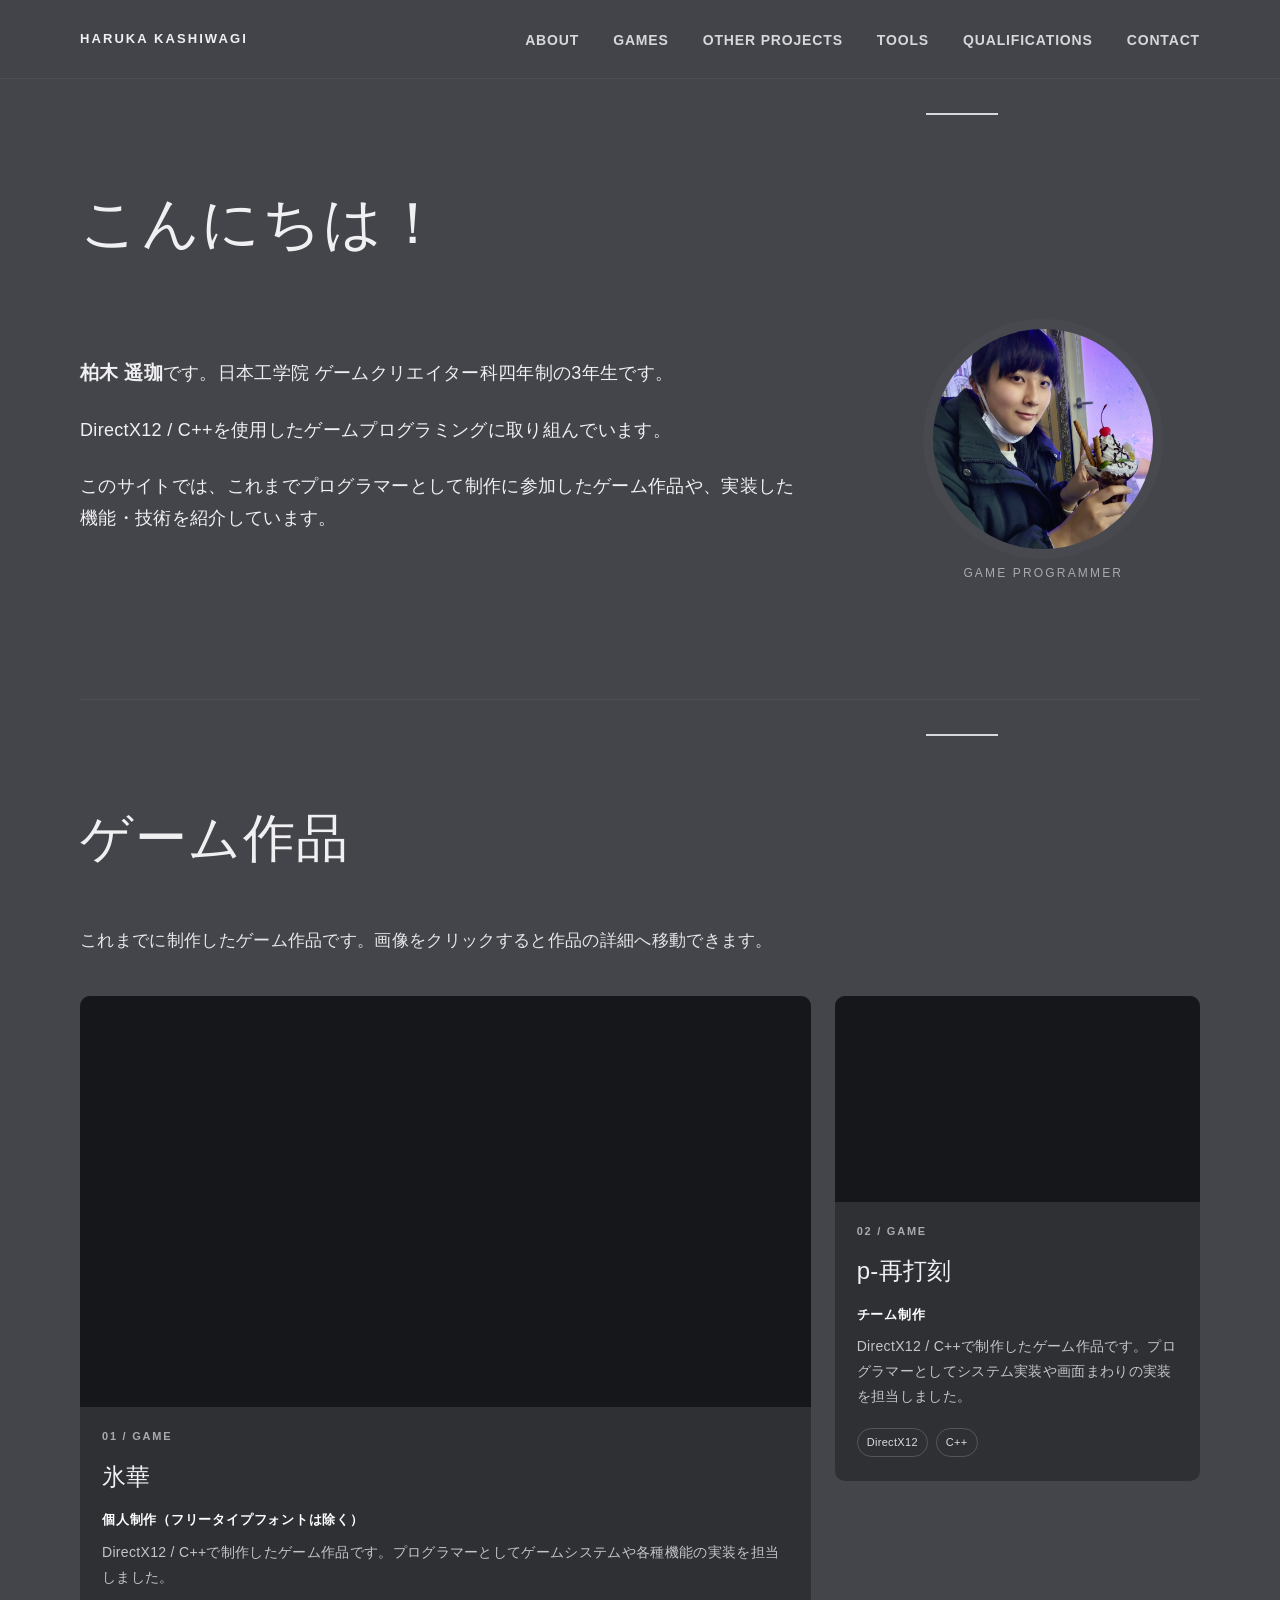
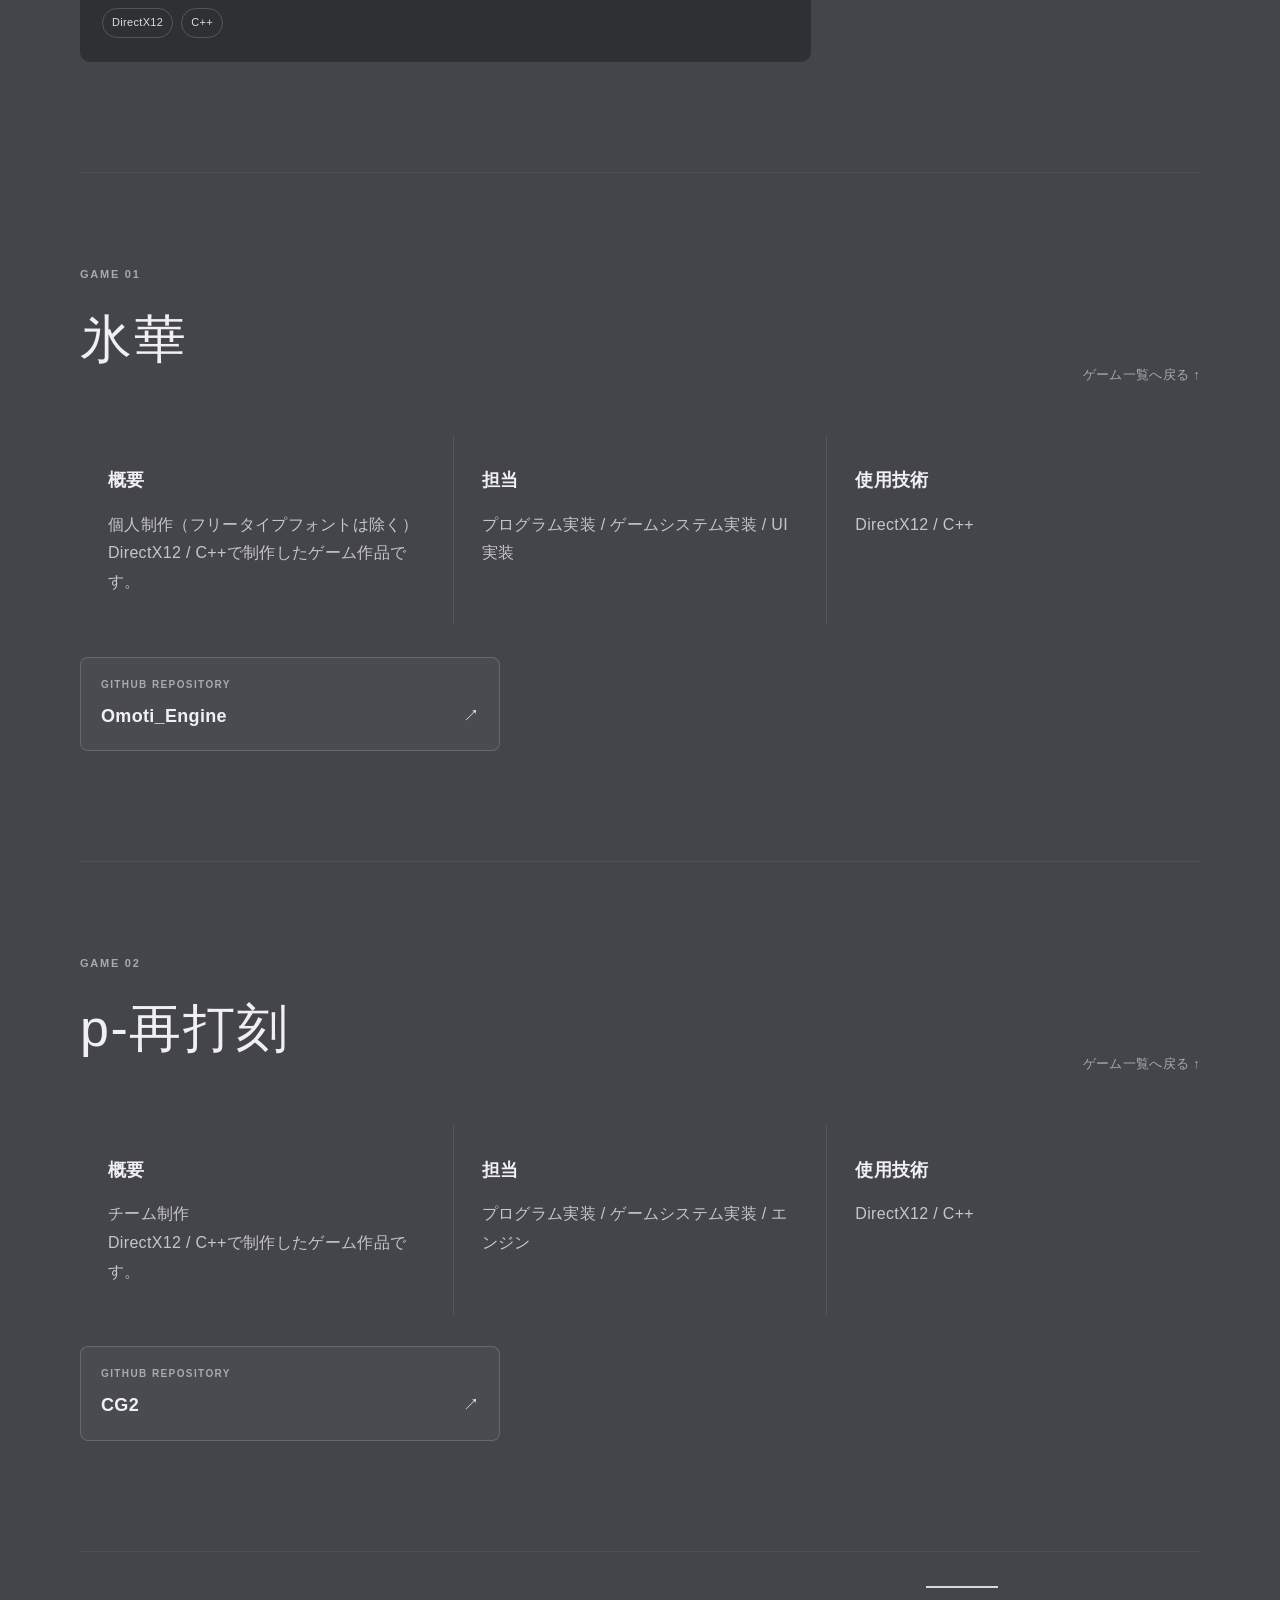
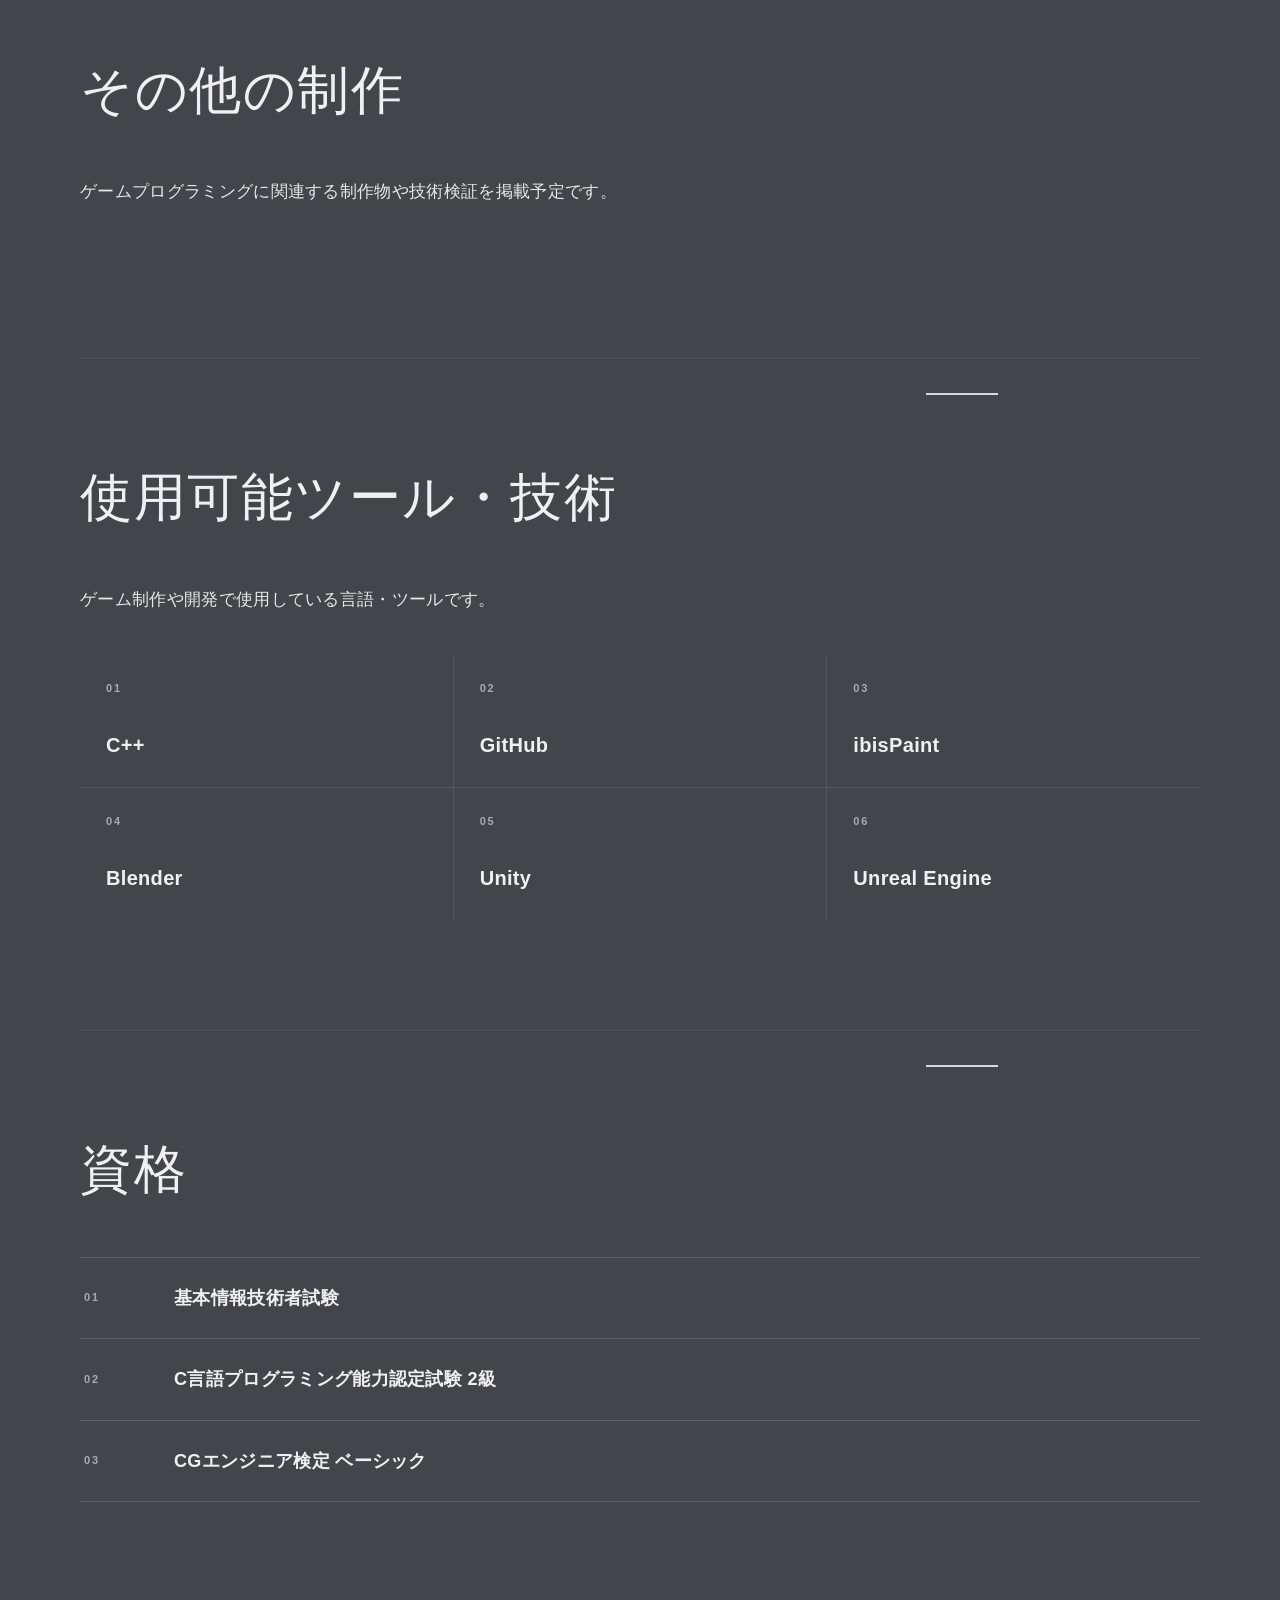
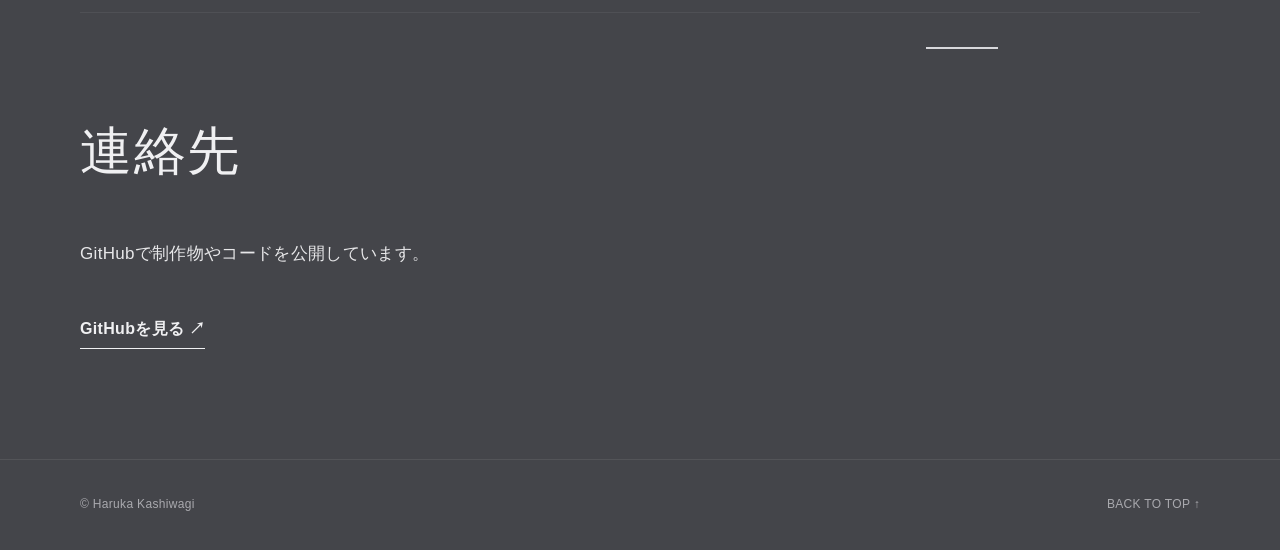
==== commit fea0aa4e: "gifからmp4修正" ====
--- a/index.html
+++ b/index.html
@@ -50,7 +50,9 @@
       <div class="games-grid">
         <article class="game-card game-card-featured">
           <a class="game-media" href="#game-detail-01" aria-label="氷華の詳細を見る">
-            <img src="./wp0.gif" alt="氷華のプレイ画面。キャラクターがフィールド上を移動している様子。">
+            <video autoplay loop muted playsinline preload="metadata" aria-label="氷華のプレイ映像">
+              <source src="./wp0.mp4" type="video/mp4">
+            </video>
           </a>
           <div class="game-body">
             <div class="game-number">01 / GAME</div>
@@ -66,7 +68,9 @@
 
         <article class="game-card game-card-secondary">
           <a class="game-media" href="#game-detail-02" aria-label="p-再打刻の詳細を見る">
-            <img src="./wp1.gif" alt="p-再打刻の画面。打刻機のような装置と日時表示が映っている様子。">
+            <video autoplay loop muted playsinline preload="metadata" aria-label="p-再打刻のプレイ映像">
+              <source src="./wp1.mp4" type="video/mp4">
+            </video>
           </a>
           <div class="game-body">
             <div class="game-number">02 / GAME</div>
--- a/style.css
+++ b/style.css
@@ -218,7 +218,9 @@
   text-decoration: none;
 }
 
-.game-media img {
+.game-media img,
+.game-media video {
+  display: block;
   width: 100%;
   aspect-ratio: 16 / 9;
   object-fit: cover;
@@ -226,7 +228,9 @@
 }
 
 .game-media:hover img,
-.game-media:focus-visible img {
+.game-media:focus-visible img,
+.game-media:hover video,
+.game-media:focus-visible video {
   transform: scale(1.018);
   filter: brightness(1.05);
 }
@@ -498,7 +502,8 @@
 }
 
 
-.game-card-secondary .game-media img {
+.game-card-secondary .game-media img,
+.game-card-secondary .game-media video {
   aspect-ratio: 16 / 9;
 }
 
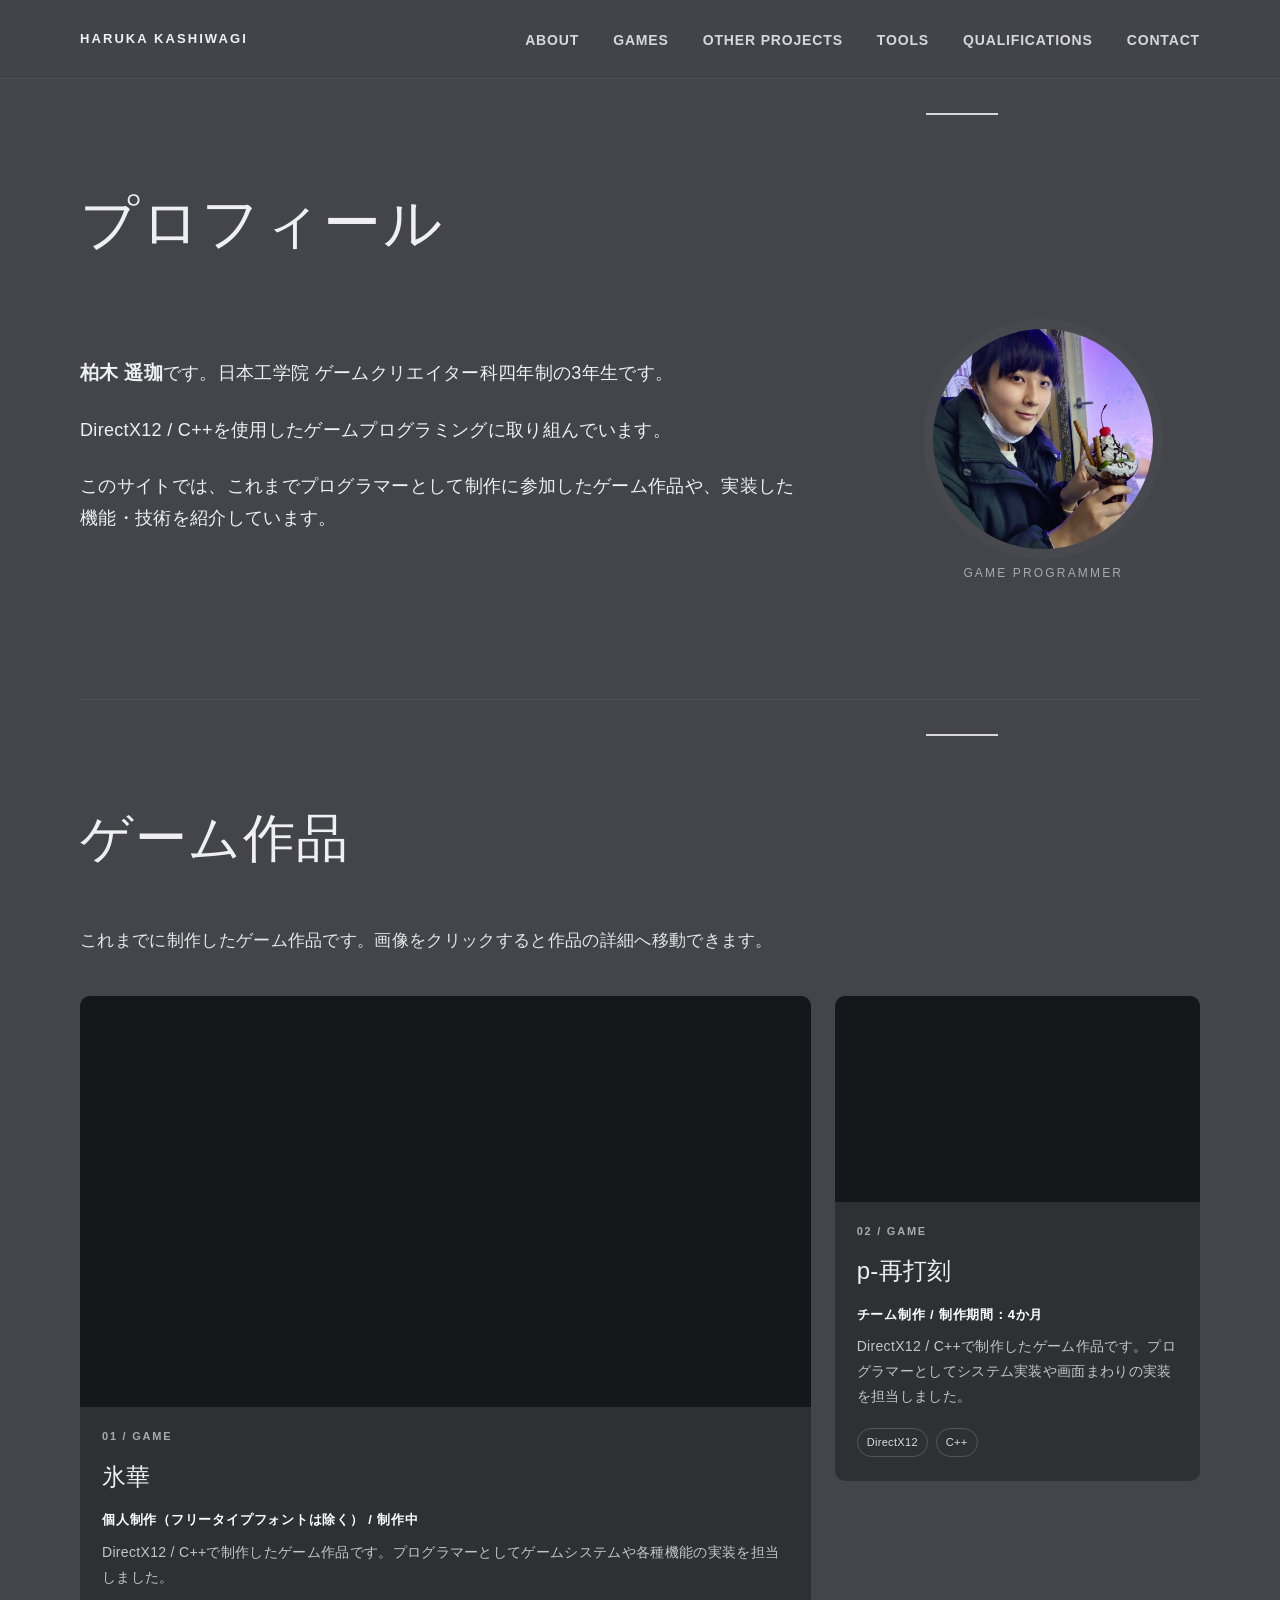
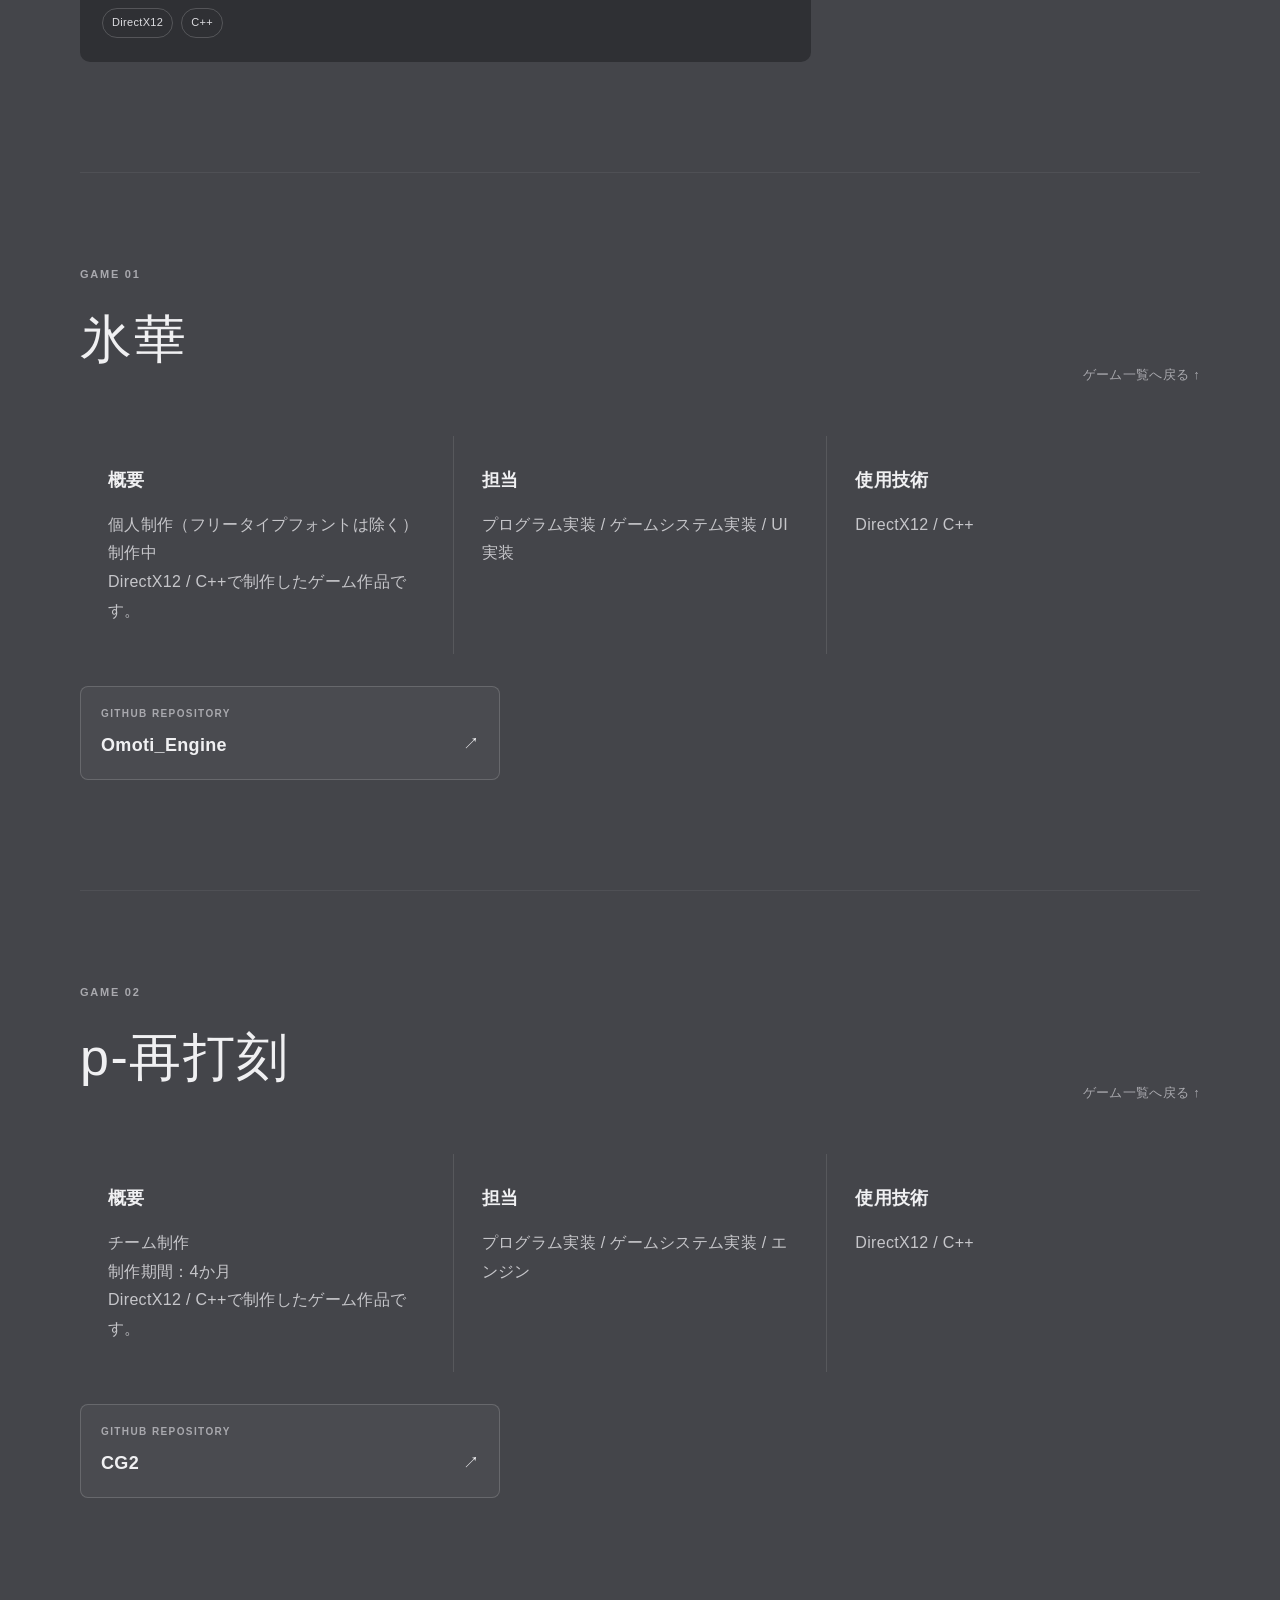
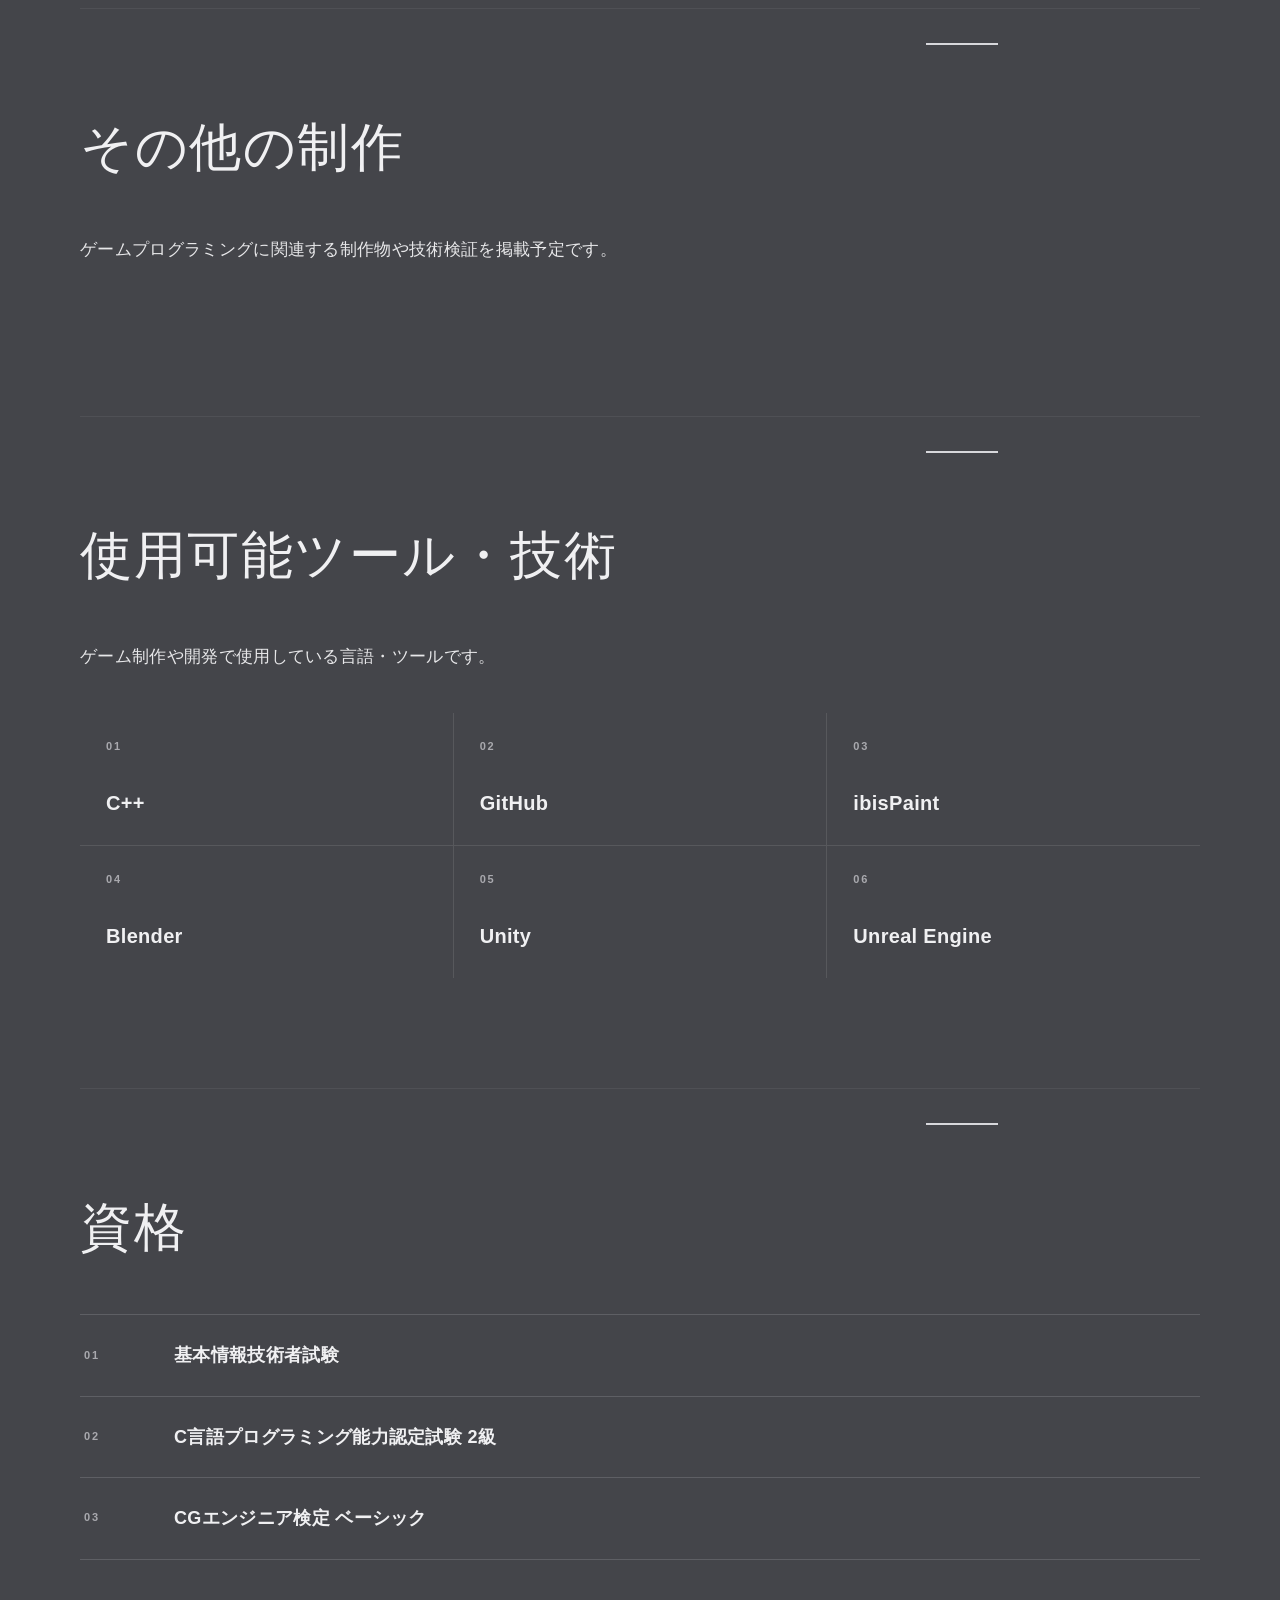
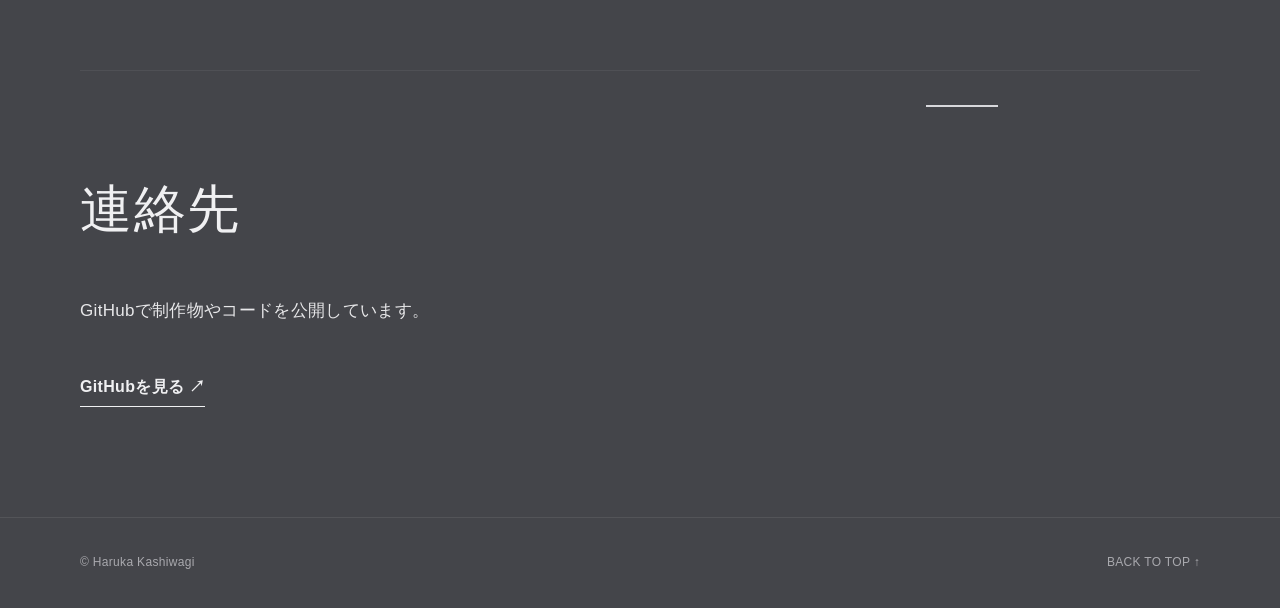
==== commit 79838481: "修正" ====
--- a/index.html
+++ b/index.html
@@ -26,7 +26,7 @@
   <main>
     <section id="about" class="section about-section wrap">
       <div class="section-marker" aria-hidden="true"></div>
-      <h1>こんにちは！</h1>
+      <h1>プロフィール</h1>
 
       <div class="about-grid">
         <div class="about-copy">
@@ -57,7 +57,7 @@
           <div class="game-body">
             <div class="game-number">01 / GAME</div>
             <h3>氷華</h3>
-            <p class="production-type">個人制作（フリータイプフォントは除く）</p>
+            <p class="production-type">個人制作（フリータイプフォントは除く） / 制作中</p>
             <p>DirectX12 / C++で制作したゲーム作品です。プログラマーとしてゲームシステムや各種機能の実装を担当しました。</p>
             <div class="tags" aria-label="使用技術">
               <span>DirectX12</span>
@@ -75,7 +75,7 @@
           <div class="game-body">
             <div class="game-number">02 / GAME</div>
             <h3>p-再打刻</h3>
-            <p class="production-type">チーム制作</p>
+            <p class="production-type">チーム制作 / 制作期間：4か月</p>
             <p>DirectX12 / C++で制作したゲーム作品です。プログラマーとしてシステム実装や画面まわりの実装を担当しました。</p>
             <div class="tags" aria-label="使用技術">
               <span>DirectX12</span>
@@ -99,6 +99,7 @@
         <div>
           <h3>概要</h3>
           <p>個人制作（フリータイプフォントは除く）</p>
+          <p>制作中</p>
           <p>DirectX12 / C++で制作したゲーム作品です。</p>
         </div>
         <div>
@@ -133,6 +134,7 @@
         <div>
           <h3>概要</h3>
           <p>チーム制作</p>
+          <p>制作期間：4か月</p>
           <p>DirectX12 / C++で制作したゲーム作品です。</p>
         </div>
         <div>
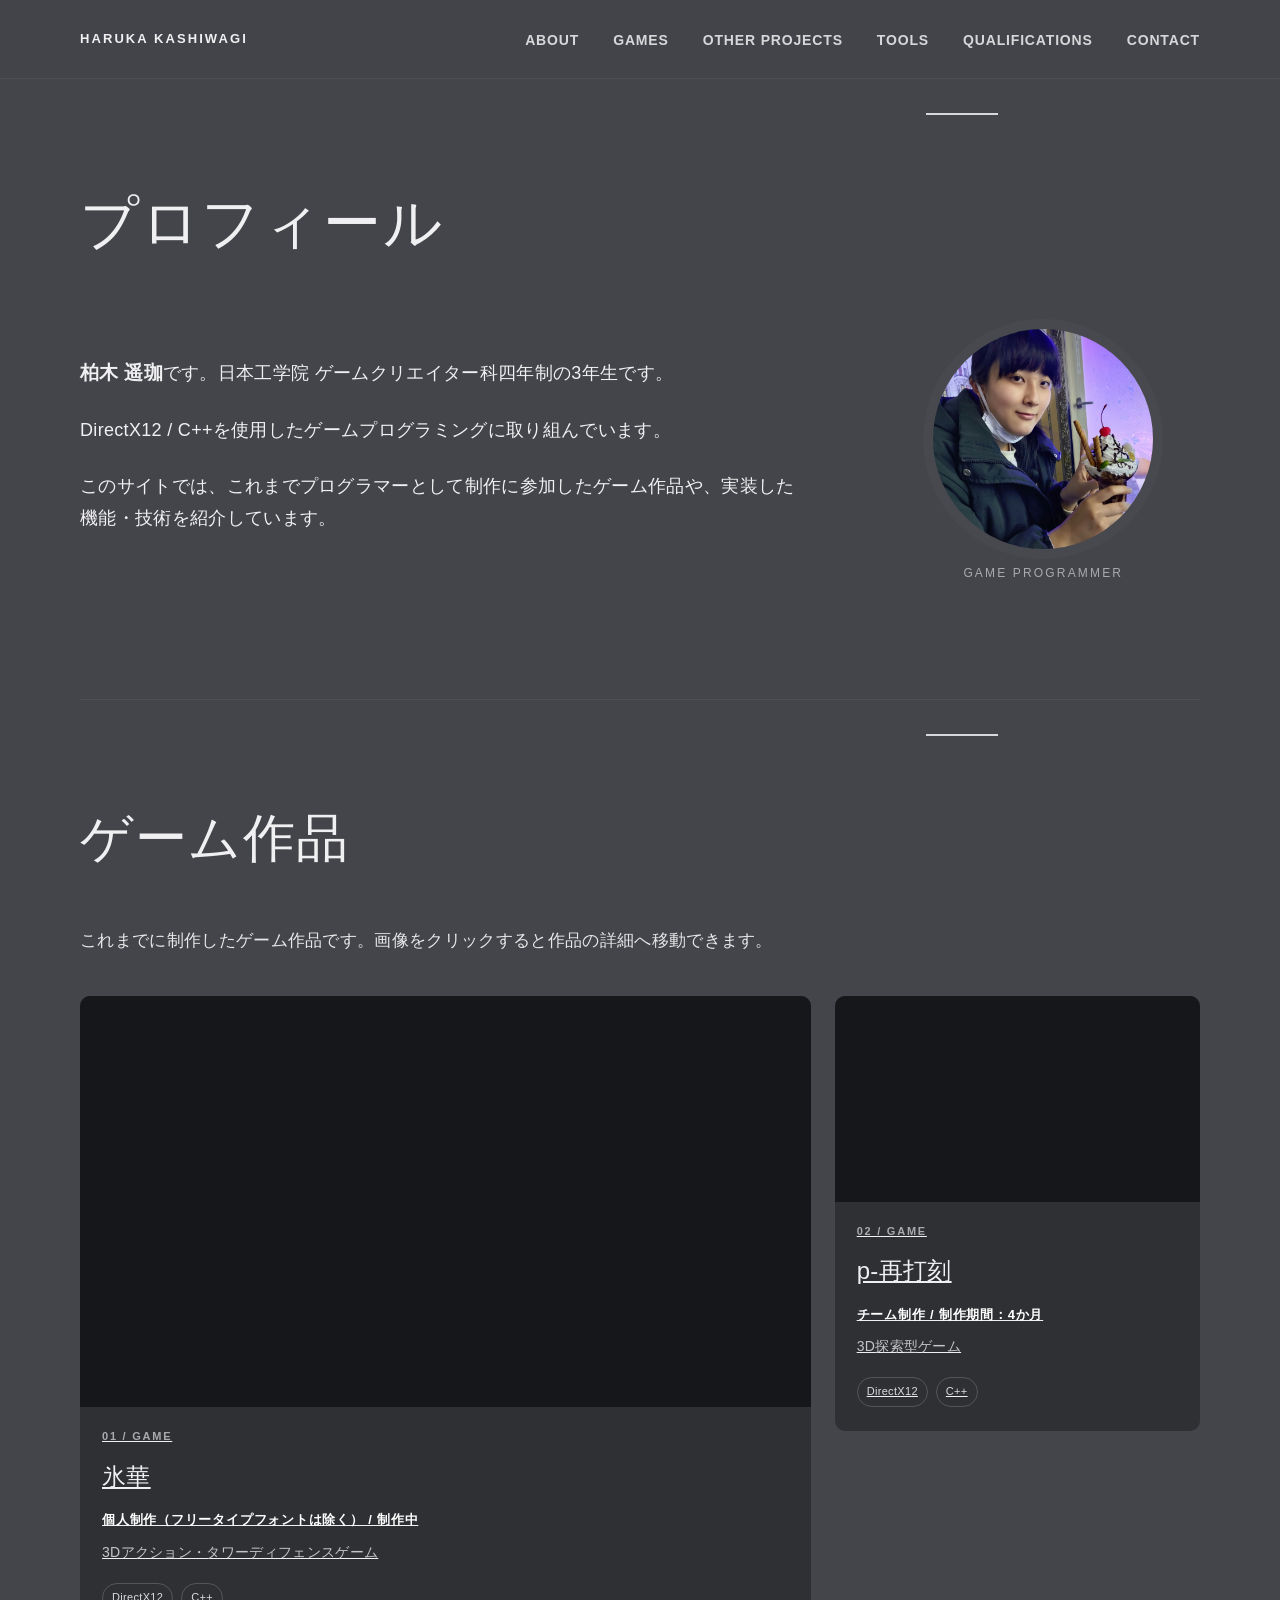
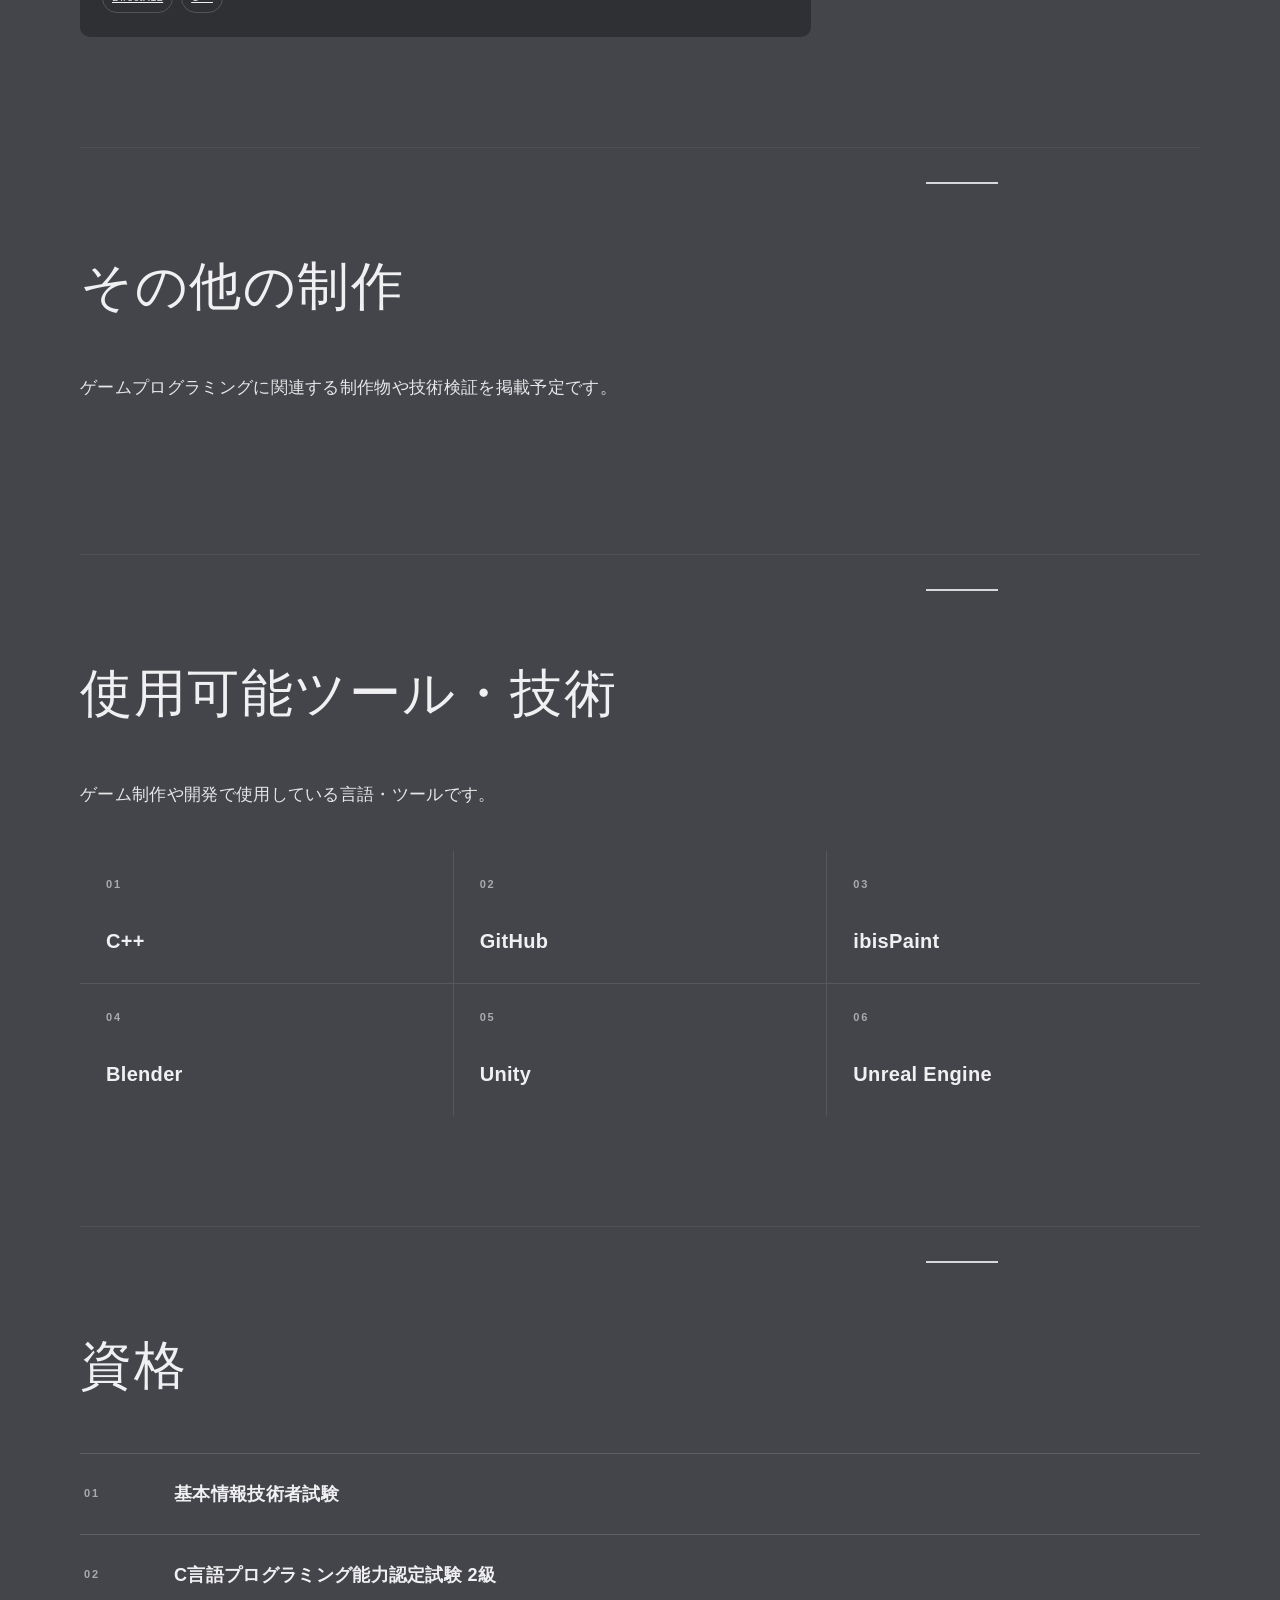
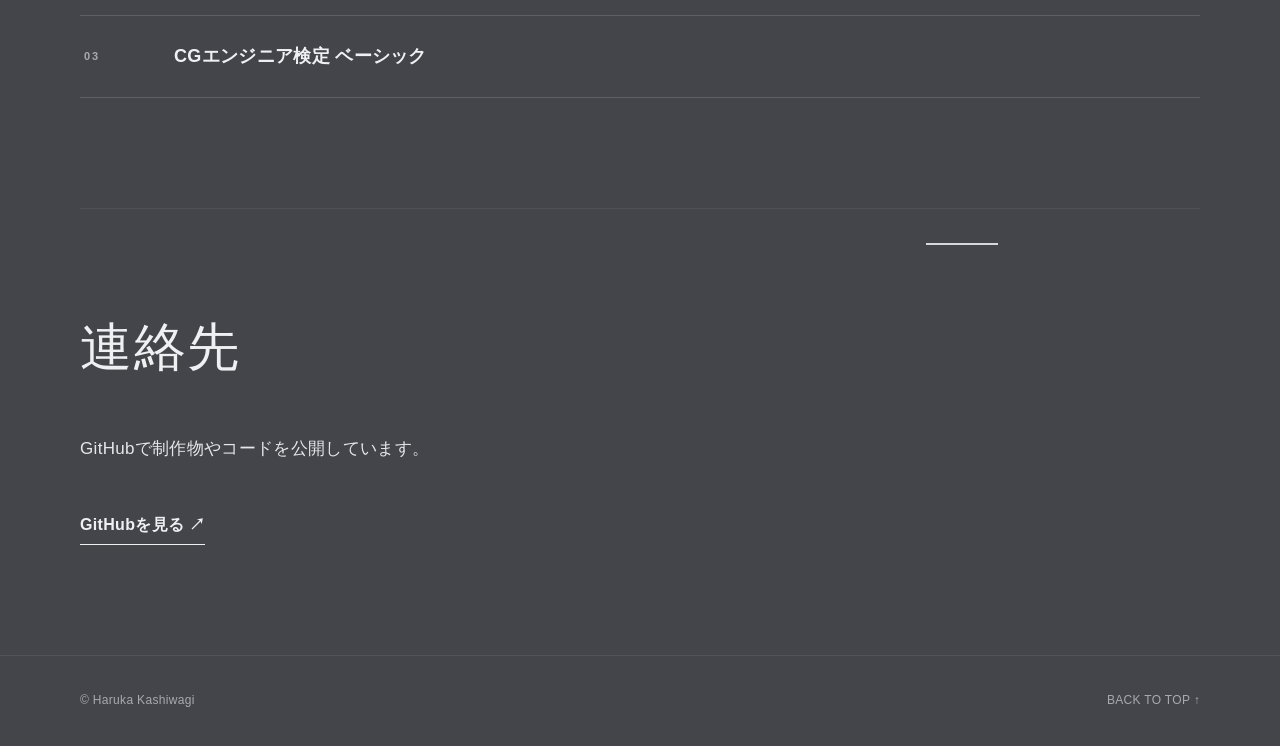
==== commit e0b52a56: "詳細追加" ====
--- a/index.html
+++ b/index.html
@@ -49,110 +49,44 @@
 
       <div class="games-grid">
         <article class="game-card game-card-featured">
-          <a class="game-media" href="#game-detail-01" aria-label="氷華の詳細を見る">
-            <video autoplay loop muted playsinline preload="metadata" aria-label="氷華のプレイ映像">
-              <source src="./wp0.mp4" type="video/mp4">
-            </video>
+          <a class="game-card-link" href="./hyouka.html" aria-label="氷華の詳細ページを見る">
+            <div class="game-media">
+              <video autoplay loop muted playsinline preload="metadata" aria-label="氷華のプレイ映像">
+                <source src="./wp0.mp4" type="video/mp4">
+              </video>
+            </div>
+            <div class="game-body">
+              <div class="game-number">01 / GAME</div>
+              <h3>氷華</h3>
+              <p class="production-type">個人制作（フリータイプフォントは除く） / 制作中</p>
+              <p>3Dアクション・タワーディフェンスゲーム</p>
+              <div class="tags" aria-label="使用技術">
+                <span>DirectX12</span>
+                <span>C++</span>
+              </div>
+            </div>
           </a>
-          <div class="game-body">
-            <div class="game-number">01 / GAME</div>
-            <h3>氷華</h3>
-            <p class="production-type">個人制作（フリータイプフォントは除く） / 制作中</p>
-            <p>DirectX12 / C++で制作したゲーム作品です。プログラマーとしてゲームシステムや各種機能の実装を担当しました。</p>
-            <div class="tags" aria-label="使用技術">
-              <span>DirectX12</span>
-              <span>C++</span>
-            </div>
-          </div>
         </article>
 
         <article class="game-card game-card-secondary">
-          <a class="game-media" href="#game-detail-02" aria-label="p-再打刻の詳細を見る">
-            <video autoplay loop muted playsinline preload="metadata" aria-label="p-再打刻のプレイ映像">
-              <source src="./wp1.mp4" type="video/mp4">
-            </video>
+          <a class="game-card-link" href="./p-saidakoku.html" aria-label="p-再打刻の詳細ページを見る">
+            <div class="game-media">
+              <video autoplay loop muted playsinline preload="metadata" aria-label="p-再打刻のプレイ映像">
+                <source src="./wp1.mp4" type="video/mp4">
+              </video>
+            </div>
+            <div class="game-body">
+              <div class="game-number">02 / GAME</div>
+              <h3>p-再打刻</h3>
+              <p class="production-type">チーム制作 / 制作期間：4か月</p>
+              <p>3D探索型ゲーム</p>
+              <div class="tags" aria-label="使用技術">
+                <span>DirectX12</span>
+                <span>C++</span>
+              </div>
+            </div>
           </a>
-          <div class="game-body">
-            <div class="game-number">02 / GAME</div>
-            <h3>p-再打刻</h3>
-            <p class="production-type">チーム制作 / 制作期間：4か月</p>
-            <p>DirectX12 / C++で制作したゲーム作品です。プログラマーとしてシステム実装や画面まわりの実装を担当しました。</p>
-            <div class="tags" aria-label="使用技術">
-              <span>DirectX12</span>
-              <span>C++</span>
-            </div>
-          </div>
         </article>
-      </div>
-    </section>
-
-    <section id="game-detail-01" class="section detail-section wrap">
-      <div class="detail-head">
-        <div>
-          <div class="game-number">GAME 01</div>
-          <h2>氷華</h2>
-        </div>
-        <a href="#games">ゲーム一覧へ戻る ↑</a>
-      </div>
-
-      <div class="detail-grid">
-        <div>
-          <h3>概要</h3>
-          <p>個人制作（フリータイプフォントは除く）</p>
-          <p>制作中</p>
-          <p>DirectX12 / C++で制作したゲーム作品です。</p>
-        </div>
-        <div>
-          <h3>担当</h3>
-          <p>プログラム実装 / ゲームシステム実装 / UI実装</p>
-        </div>
-        <div>
-          <h3>使用技術</h3>
-          <p>DirectX12 / C++</p>
-        </div>
-      </div>
-
-      <div class="repo-links repo-links-single" aria-label="GitHubリポジトリ">
-        <a class="repo-link" href="https://github.com/Kashiwagi-Haruka/Omoti_Engine" target="_blank" rel="noopener noreferrer">
-          <span class="repo-label">GITHUB REPOSITORY</span>
-          <strong>Omoti_Engine</strong>
-          <span aria-hidden="true">↗</span>
-        </a>
-      </div>
-    </section>
-
-    <section id="game-detail-02" class="section detail-section wrap">
-      <div class="detail-head">
-        <div>
-          <div class="game-number">GAME 02</div>
-          <h2>p-再打刻</h2>
-        </div>
-        <a href="#games">ゲーム一覧へ戻る ↑</a>
-      </div>
-
-      <div class="detail-grid">
-        <div>
-          <h3>概要</h3>
-          <p>チーム制作</p>
-          <p>制作期間：4か月</p>
-          <p>DirectX12 / C++で制作したゲーム作品です。</p>
-        </div>
-        <div>
-          <h3>担当</h3>
-          <p>プログラム実装 / ゲームシステム実装 / エンジン</p>
-        </div>
-        <div>
-          <h3>使用技術</h3>
-          <p>DirectX12 / C++</p>
-        </div>
-      </div>
-
-      <div class="repo-links repo-links-single" aria-label="GitHubリポジトリ">
-        <a class="repo-link" href="https://github.com/Kashiwagi-Haruka/CG2" target="_blank" rel="noopener noreferrer">
-          <span class="repo-label">GITHUB REPOSITORY</span>
-          <strong>CG2</strong>
-          <span aria-hidden="true">↗</span>
-        </a>
       </div>
     </section>
 
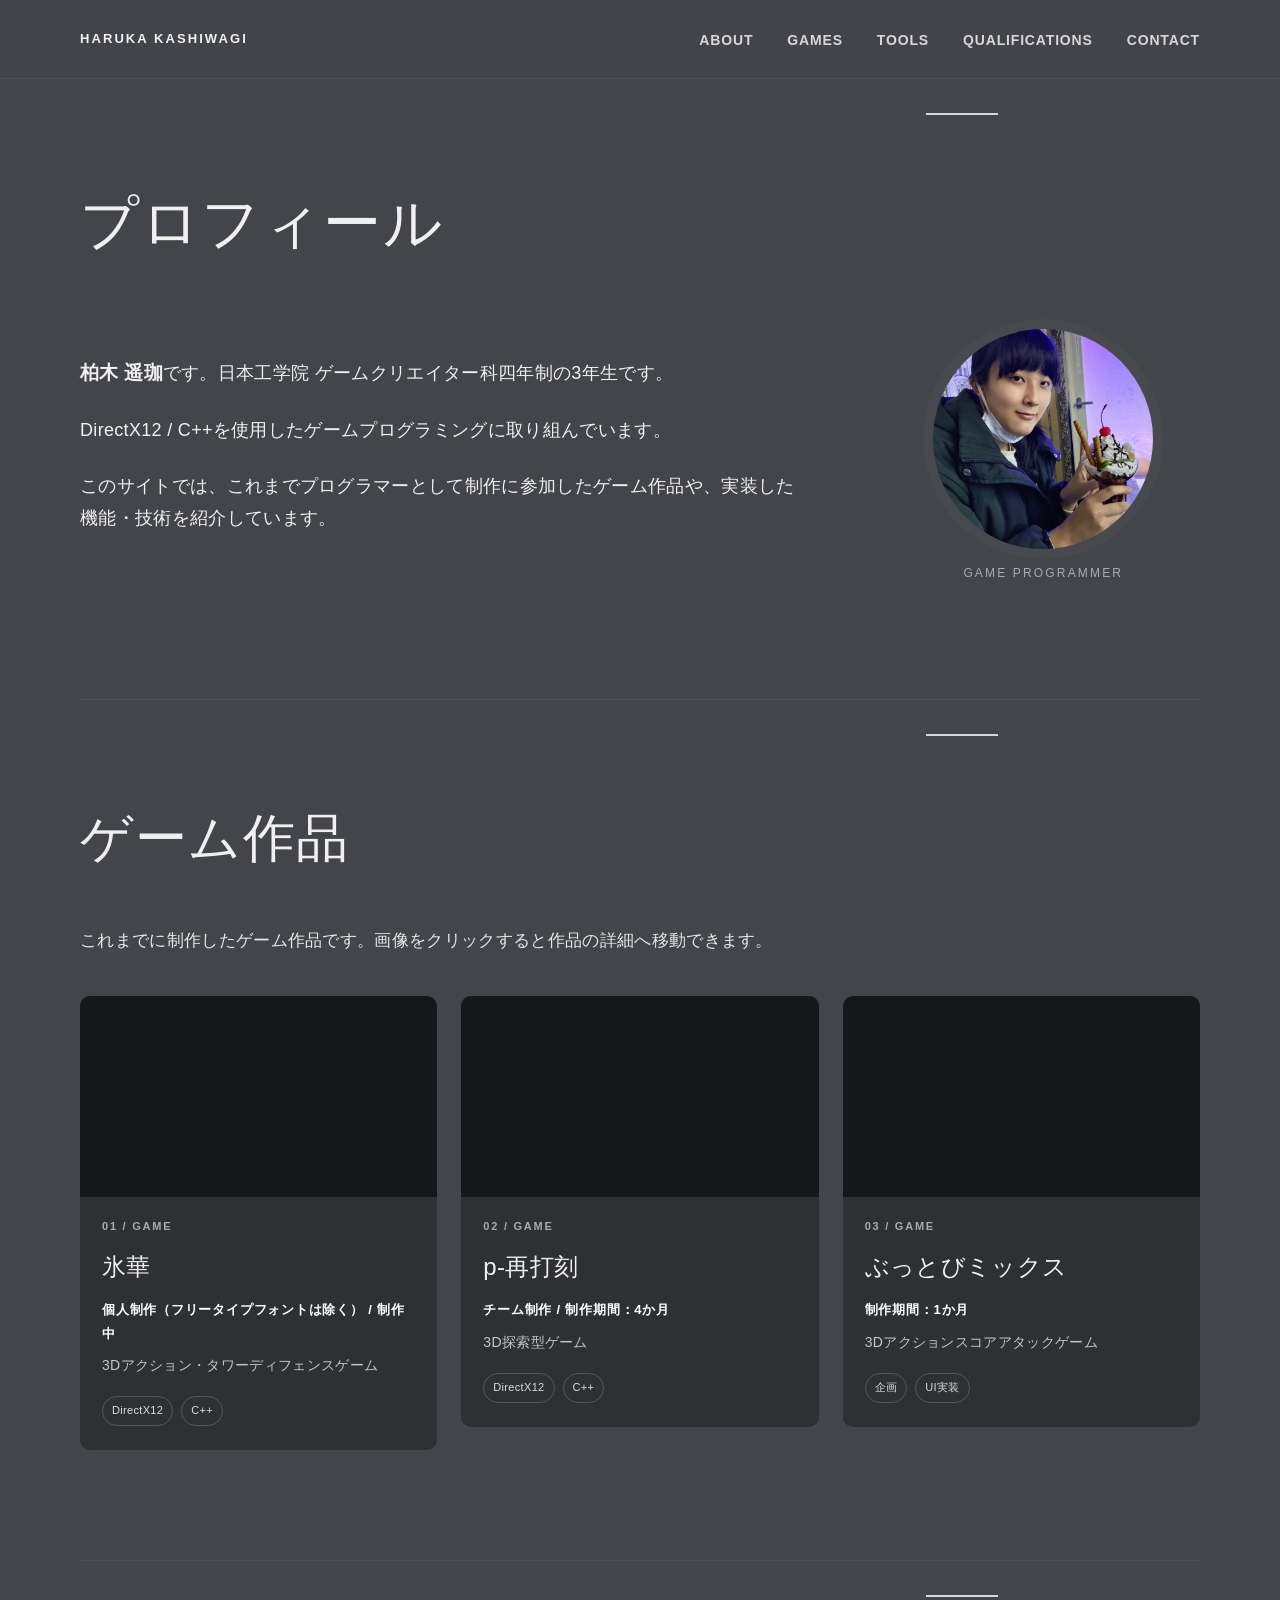
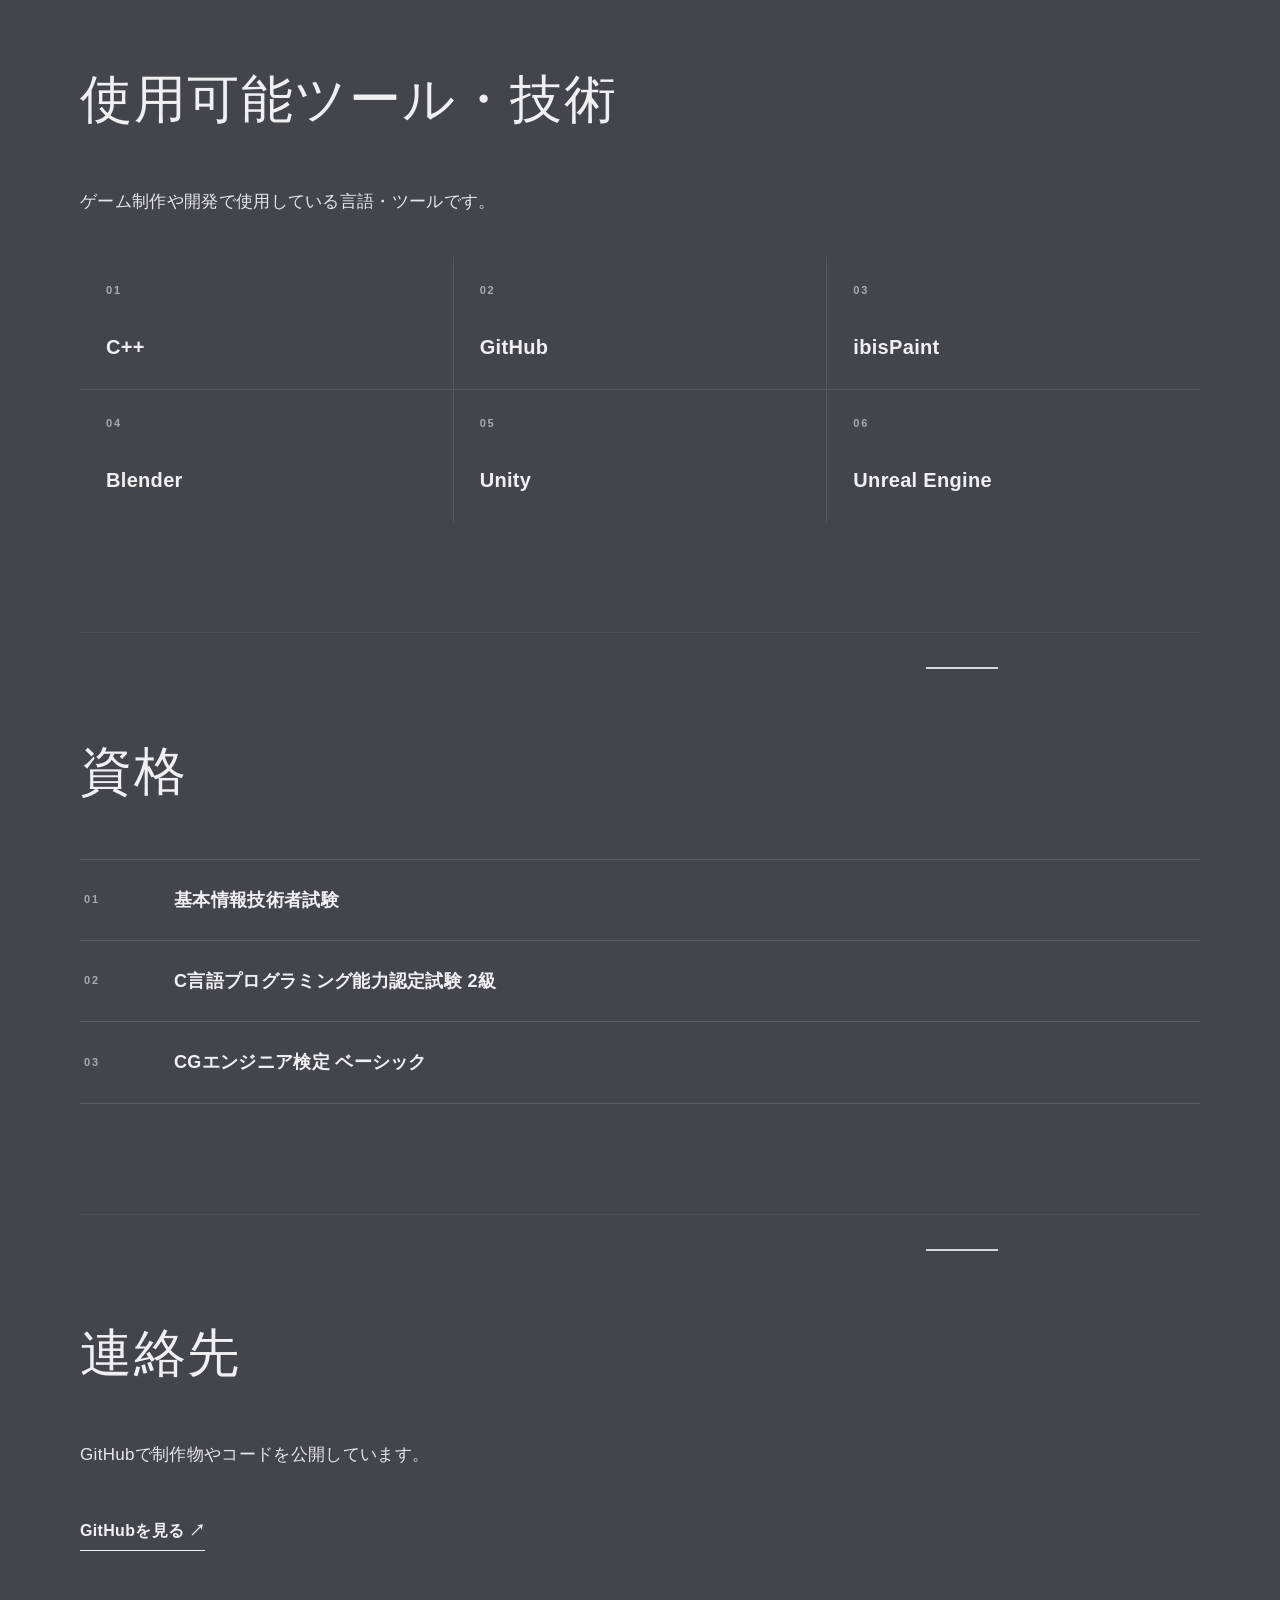
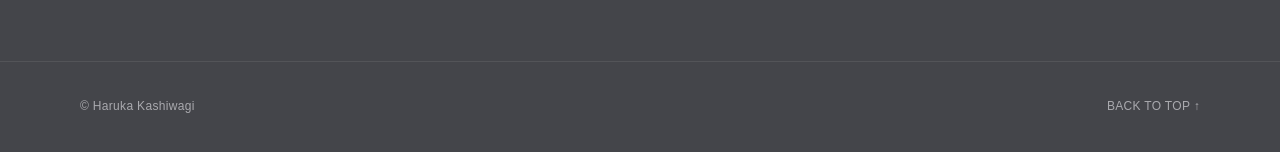
==== commit e6316b4e: "ぶっとびミックス追加" ====
--- a/index.html
+++ b/index.html
@@ -15,7 +15,6 @@
       <nav aria-label="メインナビゲーション">
         <a href="#about">ABOUT</a>
         <a href="#games">GAMES</a>
-        <a href="#projects">OTHER PROJECTS</a>
         <a href="#tools">TOOLS</a>
         <a href="#qualifications">QUALIFICATIONS</a>
         <a href="#contact">CONTACT</a>
@@ -87,14 +86,29 @@
             </div>
           </a>
         </article>
+
+        <article class="game-card game-card-secondary">
+          <a class="game-card-link" href="./buttobi-mix.html" aria-label="ぶっとびミックスの詳細ページを見る">
+            <div class="game-media">
+              <video autoplay loop muted playsinline preload="metadata" aria-label="ぶっとびミックスのプレイ映像">
+                <source src="./buttobi-mix.mp4" type="video/mp4">
+              </video>
+            </div>
+            <div class="game-body">
+              <div class="game-number">03 / GAME</div>
+              <h3>ぶっとびミックス</h3>
+              <p class="production-type">制作期間：1か月</p>
+              <p>3Dアクションスコアアタックゲーム</p>
+              <div class="tags" aria-label="担当箇所">
+                <span>企画</span>
+                <span>UI実装</span>
+              </div>
+            </div>
+          </a>
+        </article>
       </div>
     </section>
 
-    <section id="projects" class="section simple-section wrap">
-      <div class="section-marker" aria-hidden="true"></div>
-      <h2>その他の制作</h2>
-      <p class="lead">ゲームプログラミングに関連する制作物や技術検証を掲載予定です。</p>
-    </section>
 
     <section id="tools" class="section simple-section wrap">
       <div class="section-marker" aria-hidden="true"></div>
--- a/style.css
+++ b/style.css
@@ -200,7 +200,7 @@
 
 .games-grid {
   display: grid;
-  grid-template-columns: minmax(0, 2fr) minmax(260px, 1fr);
+  grid-template-columns: repeat(3, minmax(0, 1fr));
   gap: 24px;
   align-items: start;
 }
@@ -598,3 +598,28 @@
     gap: 12px;
   }
 }
+
+
+/* Game detail pages */
+.game-card-link { display:block; color:inherit; text-decoration:none; }
+.game-card-link:hover h3, .game-card-link:focus-visible h3 { text-decoration: underline; text-underline-offset: 5px; }
+.game-card-link:focus-visible { outline: 2px solid #fff; outline-offset: 4px; }
+.work-detail-page { padding-top: 72px; }
+.detail-page-head h1 { margin: 0 0 10px; font-size: clamp(44px, 7vw, 76px); font-weight: 400; }
+.detail-genre { margin:0; color:#c7c7cb; font-size:18px; }
+.detail-hero-video { width:50%; overflow:hidden; border-radius:10px; background:#17181b; margin:0 auto 36px; }
+.detail-hero-video video { display:block; width:100%; aspect-ratio:16/9; object-fit:cover; }
+.detail-summary-grid { display:grid; grid-template-columns:repeat(3,1fr); gap:1px; background:rgba(255,255,255,.12); margin-bottom:72px; }
+.detail-summary-grid > div { padding:26px; background:var(--bg); }
+.detail-summary-grid span { display:block; color:var(--muted); font-size:11px; font-weight:700; letter-spacing:.14em; margin-bottom:10px; }
+.detail-summary-grid strong { font-size:17px; font-weight:600; }
+.detail-content-block { padding: 0 0 64px; max-width: 900px; }
+.detail-content-block h2 { margin-bottom:20px; font-size:32px; }
+.detail-content-block > p:not(.eyebrow-detail) { color:#d0d0d4; font-size:17px; }
+.eyebrow-detail { color:var(--muted); font-size:11px; font-weight:700; letter-spacing:.16em; margin-bottom:12px; }
+.detail-repo { max-width:520px; }
+@media (max-width:700px){ .detail-summary-grid{grid-template-columns:1fr;} .detail-page-head{align-items:flex-start;} }
+
+@media (max-width: 600px) {
+  .detail-hero-video { width: 100%; }
+}
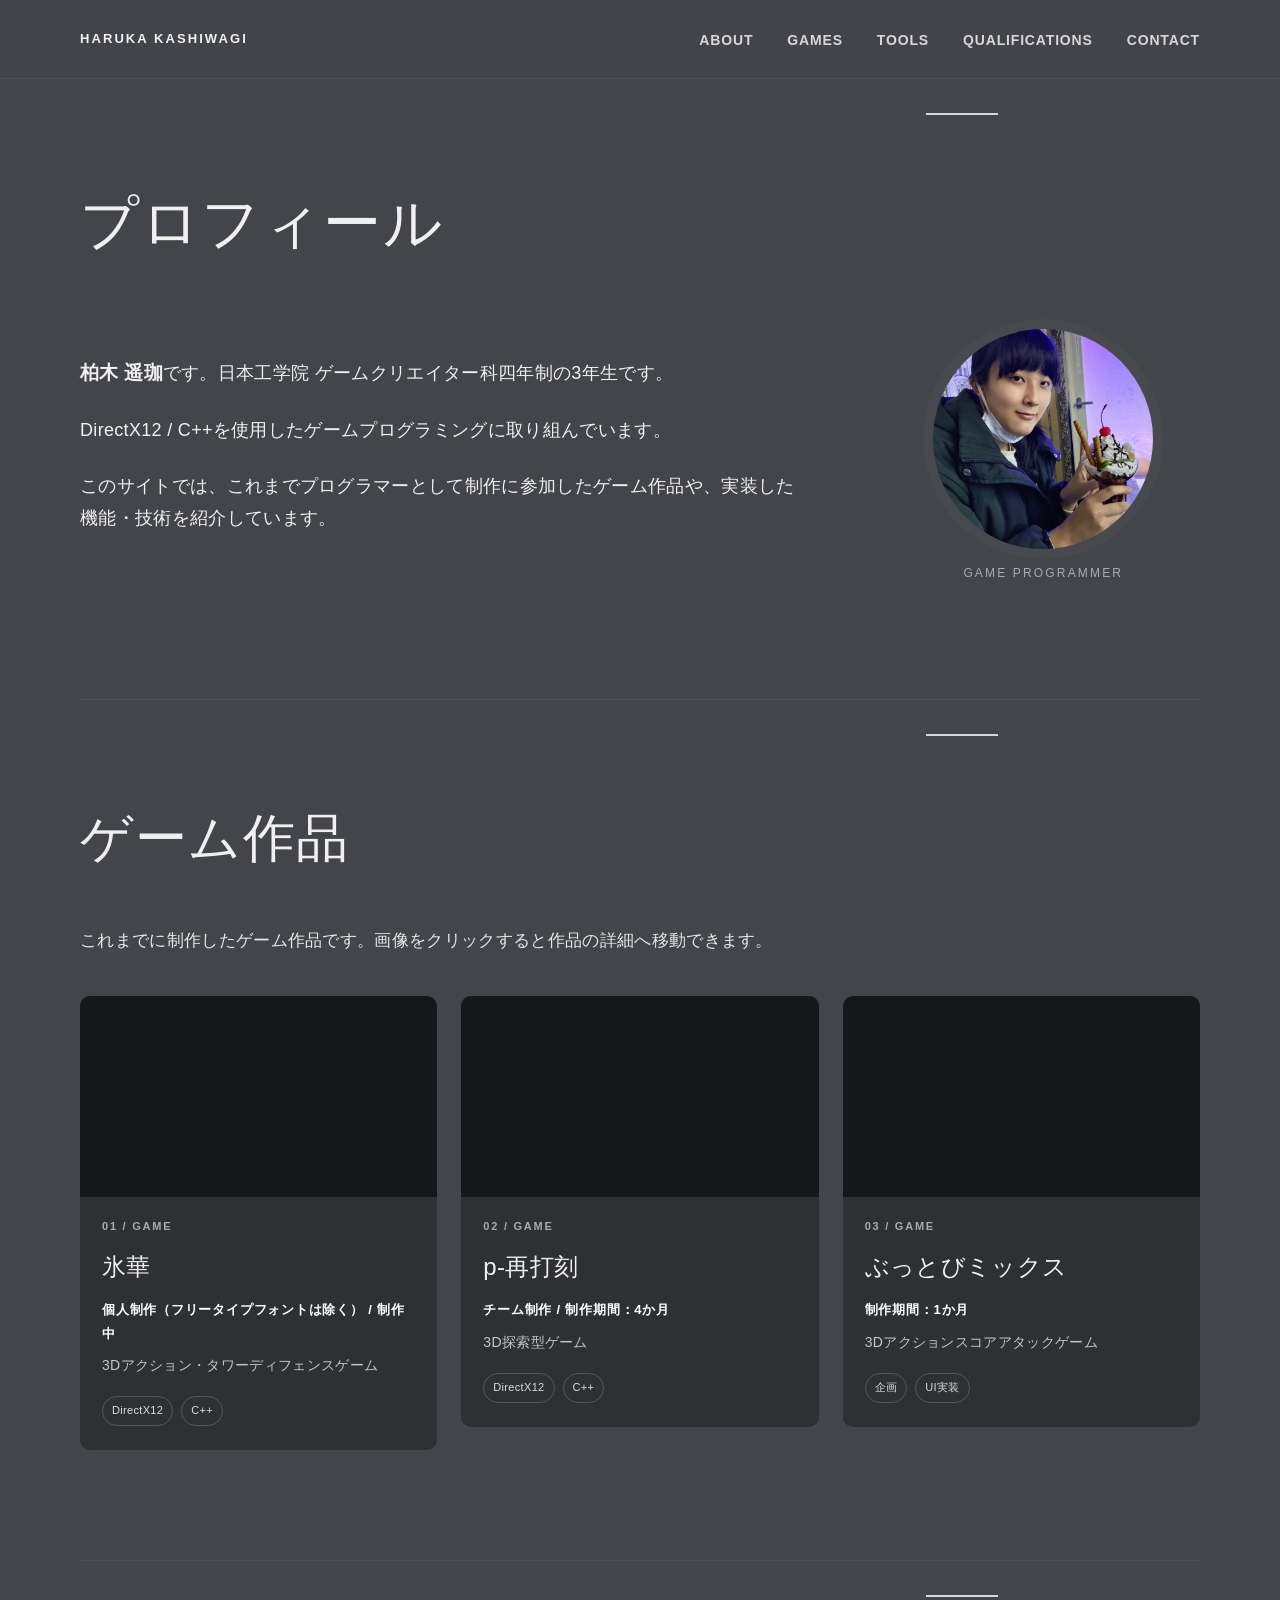
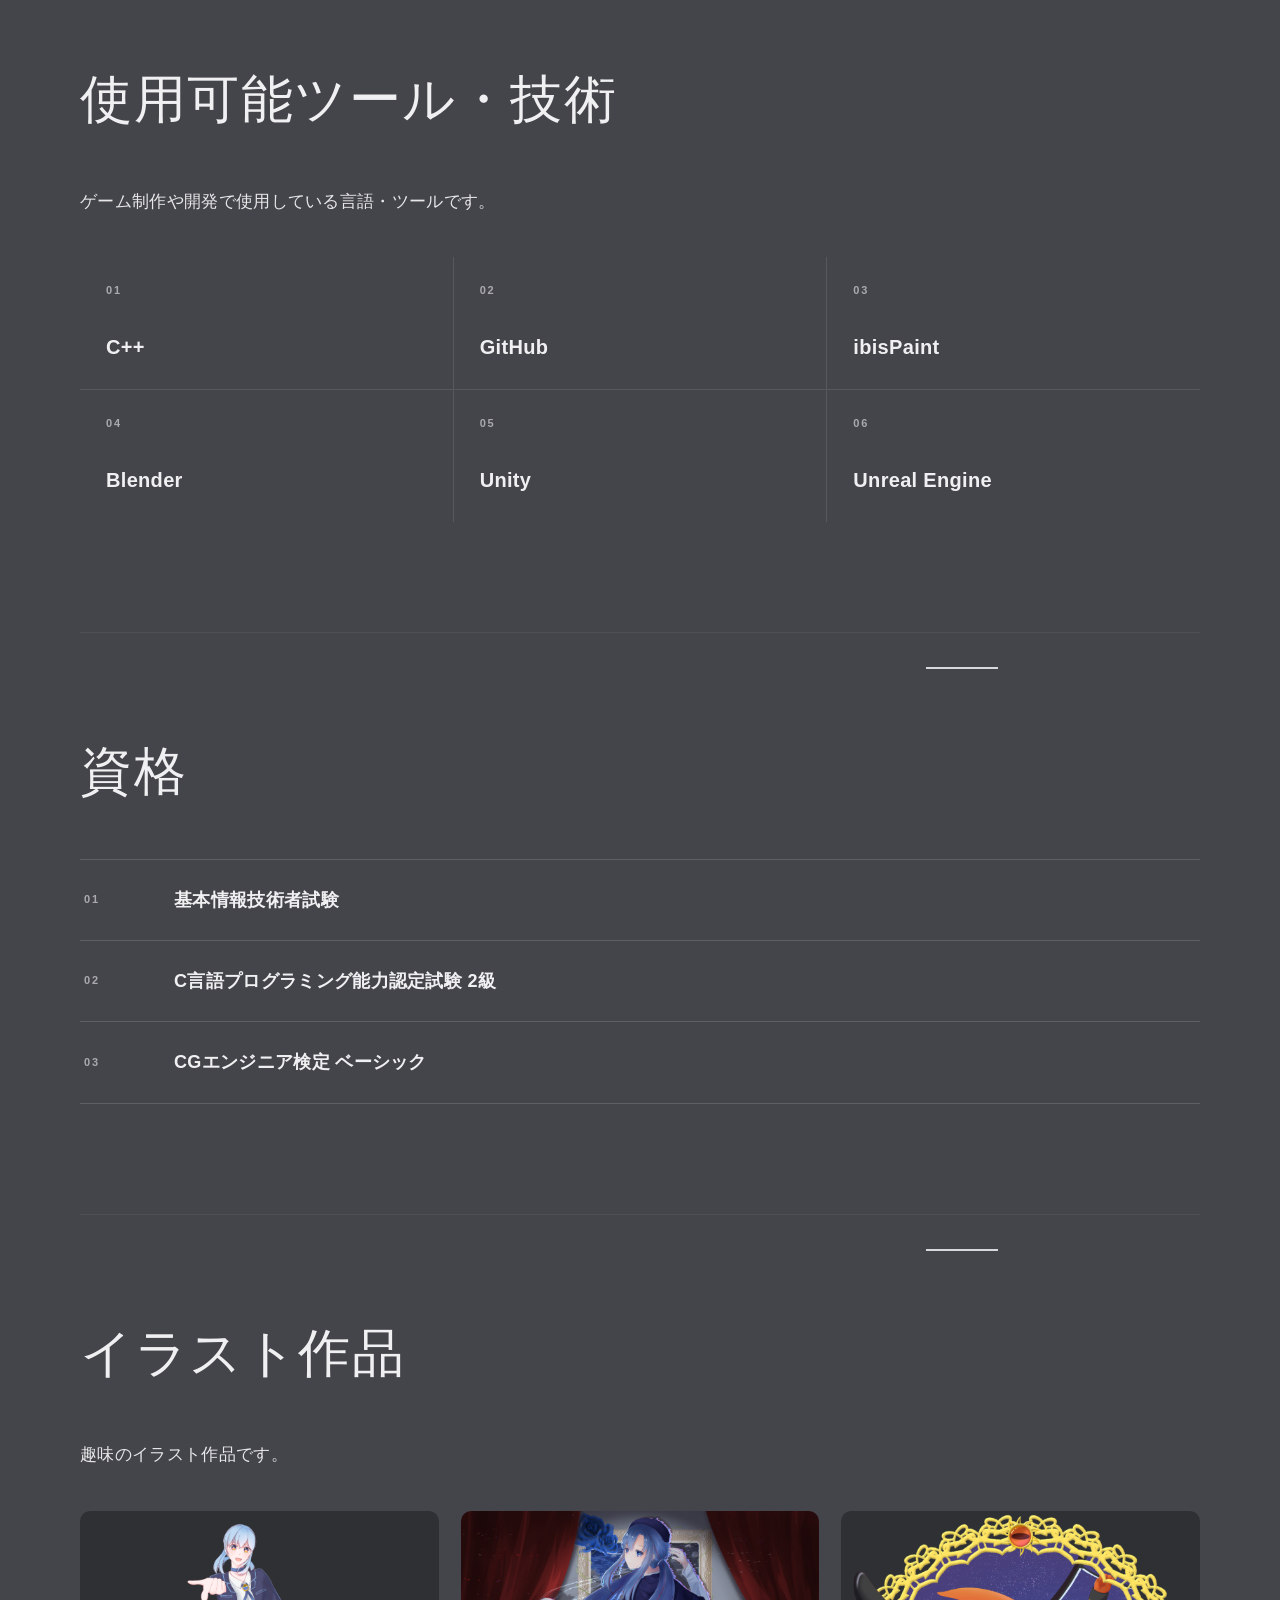
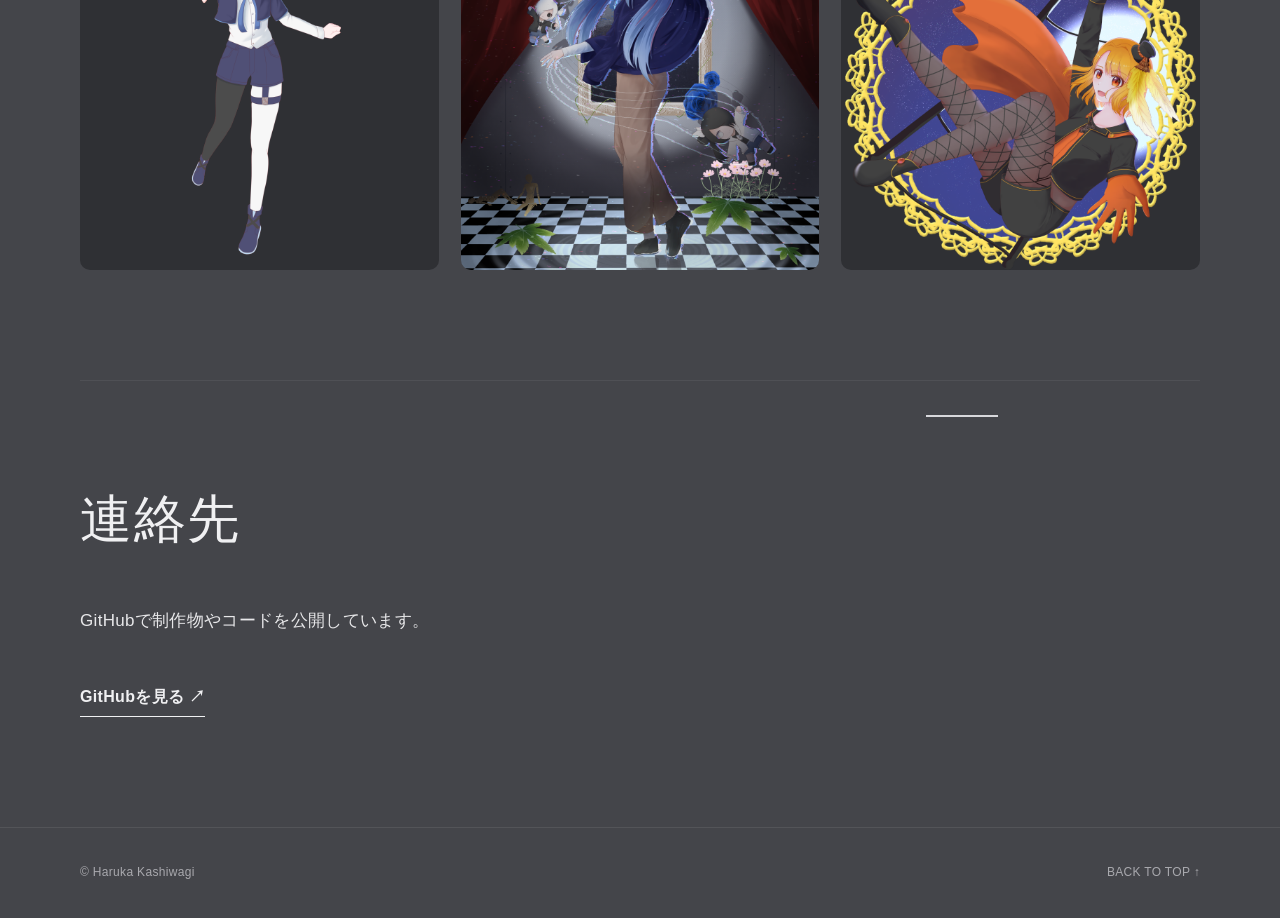
==== commit cd33143a: "イラスト" ====
--- a/index.html
+++ b/index.html
@@ -134,6 +134,24 @@
       </div>
     </section>
 
+    <section id="illustrations" class="section simple-section wrap illustration-section">
+      <div class="section-marker" aria-hidden="true"></div>
+      <h2>イラスト作品</h2>
+      <p class="lead">趣味のイラスト作品です。</p>
+
+      <div class="illustration-grid" aria-label="イラスト作品一覧">
+        <figure class="illustration-card">
+          <img src="./illustration-01.png" alt="青髪のキャラクターを描いたイラスト作品">
+        </figure>
+        <figure class="illustration-card">
+          <img src="./illustration-02.png" alt="青を基調とした衣装のキャラクターを描いたイラスト作品">
+        </figure>
+        <figure class="illustration-card">
+          <img src="./illustration-03.png" alt="オレンジ色を基調としたキャラクターを描いたイラスト作品">
+        </figure>
+      </div>
+    </section>
+
     <section id="contact" class="section simple-section wrap contact-section">
       <div class="section-marker" aria-hidden="true"></div>
       <h2>連絡先</h2>
--- a/style.css
+++ b/style.css
@@ -623,3 +623,31 @@
 @media (max-width: 600px) {
   .detail-hero-video { width: 100%; }
 }
+
+
+/* Illustration works */
+.illustration-grid {
+  display: grid;
+  grid-template-columns: repeat(3, minmax(0, 1fr));
+  gap: 22px;
+  align-items: start;
+}
+
+.illustration-card {
+  margin: 0;
+  overflow: hidden;
+  border-radius: 10px;
+  background: var(--panel);
+}
+
+.illustration-card img {
+  display: block;
+  width: 100%;
+  height: auto;
+}
+
+@media (max-width: 800px) {
+  .illustration-grid {
+    grid-template-columns: 1fr;
+  }
+}
